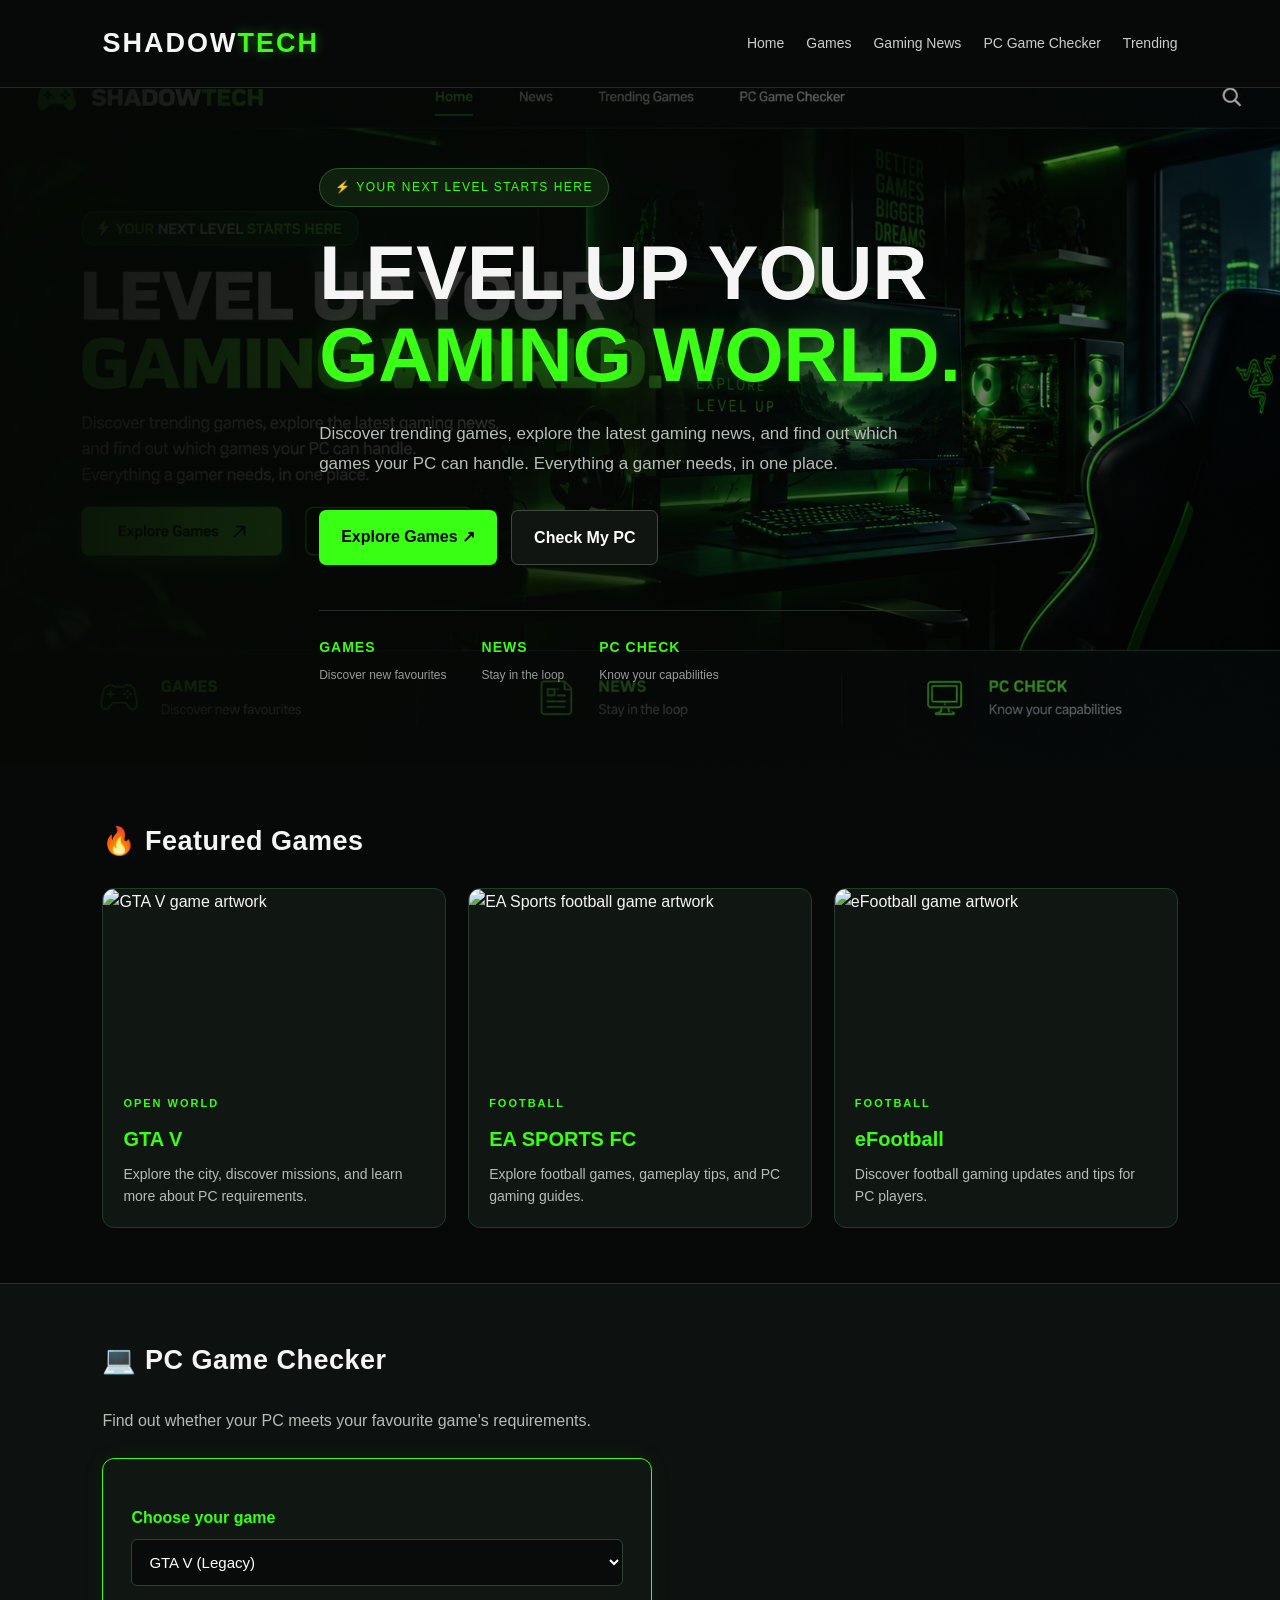
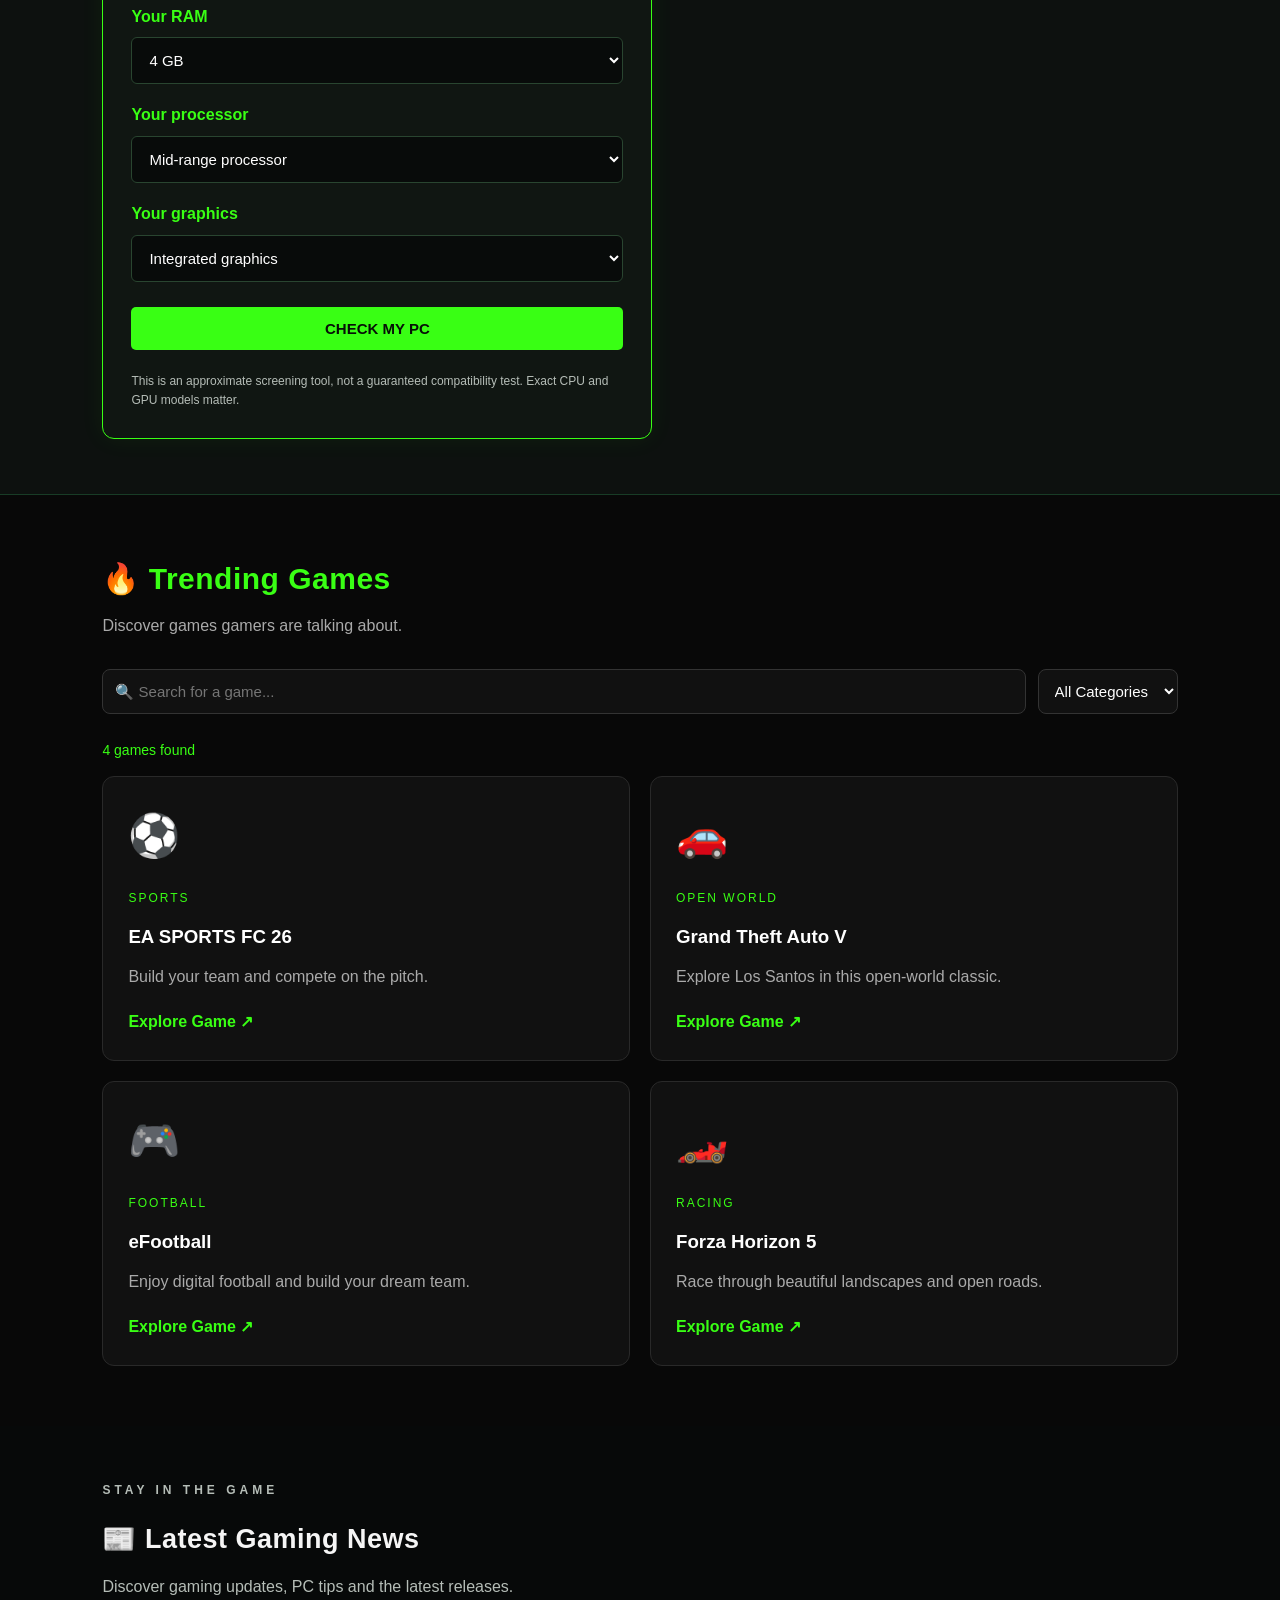
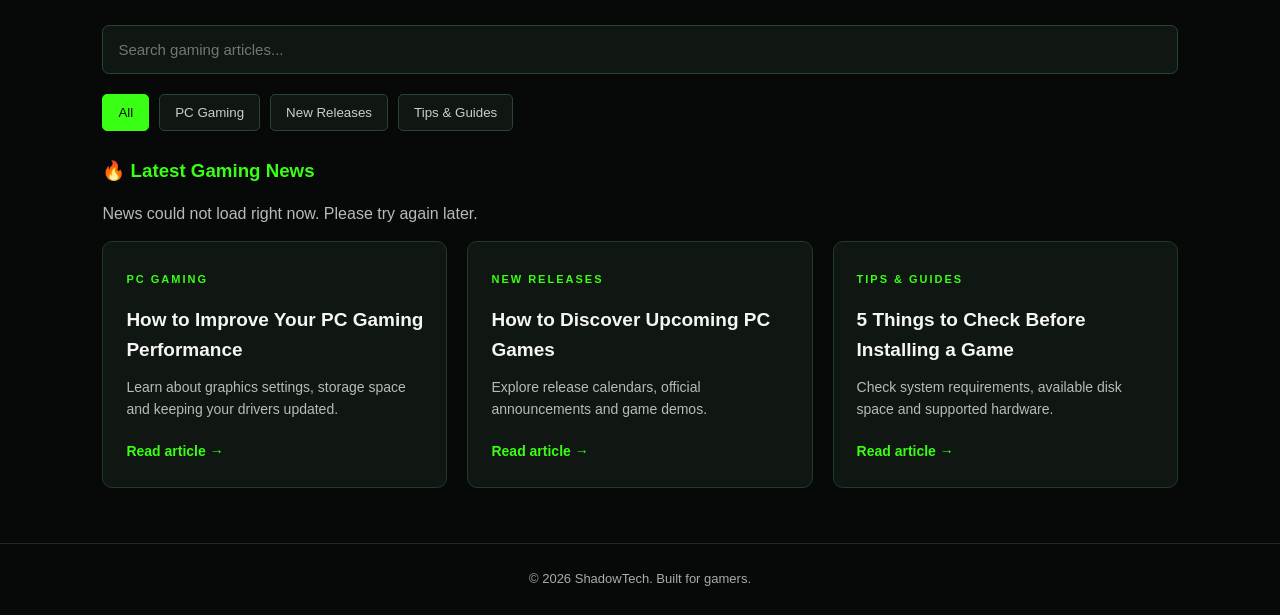
==== index.html @ 1af40824 "Add files via upload" ====
<!DOCTYPE html>
<html lang="en">
<head>
    <meta charset="UTF-8">
    <meta name="viewport" content="width=device-width, initial-scale=1.0">
    <title>ShadowTech | Gaming Hub</title>
    <link rel="stylesheet" href="style.css">
</head>
<body>

    <header>
        <h1>SHADOW<span>TECH</span></h1>

        <nav>
            <a href="#">Home</a>
            <a href="#games">Games</a>
            <a href="#news">Gaming News</a>
            <a href="#checker">PC Game Checker</a>
            <a href="#trending">Trending</a>
        </nav>
    </header>

    <main>
      
<section id="home" class="hero">
    <div class="hero-content">
        <span class="hero-badge">
            ⚡ YOUR NEXT LEVEL STARTS HERE
        </span>

        <h1>
            LEVEL UP YOUR<br>
            <span>GAMING WORLD.</span>
        </h1>

        <p>
            Discover trending games, explore the latest gaming news,
            and find out which games your PC can handle.
            Everything a gamer needs, in one place.
        </p>

        <div class="hero-buttons">
            <a href="#trending" class="hero-btn primary-btn">
                Explore Games ↗
            </a>

            <a href="#checker" class="hero-btn secondary-btn">
                Check My PC
            </a>
        </div>

        <div class="hero-stats">
            <div>
                <strong>GAMES</strong>
                <span>Discover new favourites</span>
            </div>

            <div>
                <strong>NEWS</strong>
                <span>Stay in the loop</span>
            </div>

            <div>
                <strong>PC CHECK</strong>
                <span>Know your capabilities</span>
            </div>
        </div>
    </div>
</section>


        <section id="games" class="content">
            <h2>🔥 Featured Games</h2>

            
<div class="game-grid">

    <article class="game-card">
        <img
            src="https://placehold.co/600x350/101612/39ff14?text=GTA+V"
            alt="GTA V game artwork"
        >
        <div class="game-info">
            <span class="game-tag">OPEN WORLD</span>
            <h3>GTA V</h3>
            <p>Explore the city, discover missions, and learn more about PC requirements.</p>
        </div>
    </article>

    <article class="game-card">
        <img
            src="https://placehold.co/600x350/101612/39ff14?text=EA+SPORTS+FC"
            alt="EA Sports football game artwork"
        >
        <div class="game-info">
            <span class="game-tag">FOOTBALL</span>
            <h3>EA SPORTS FC</h3>
            <p>Explore football games, gameplay tips, and PC gaming guides.</p>
        </div>
    </article>

    <article class="game-card">
        <img
            src="https://placehold.co/600x350/101612/39ff14?text=eFootball"
            alt="eFootball game artwork"
        >
        <div class="game-info">
            <span class="game-tag">FOOTBALL</span>
            <h3>eFootball</h3>
            <p>Discover football gaming updates and tips for PC players.</p>
        </div>
    </article>

</div>

        </section>

       
<section id="checker" class="content checker">
    <h2>💻 PC Game Checker</h2>
    <p class="checker-intro">
        Find out whether your PC meets your favourite game's requirements.
    </p>

    <div class="checker-box">
        <label for="game">Choose your game</label>
        <select id="game">
            <option value="gta5">GTA V (Legacy)</option>
            <option value="fifa23">EA SPORTS FIFA 23</option>
            <option value="efootball">eFootball</option>
        </select>

        <label for="ram">Your RAM</label>
        <select id="ram">
            <option value="4">4 GB</option>
            <option value="8">8 GB</option>
            <option value="16">16 GB</option>
            <option value="32">32 GB</option>
        </select>

        <label for="cpu">Your processor</label>
        <select id="cpu">
            <option value="basic">Basic / older processor</option>
            <option value="mid" selected>Mid-range processor</option>
            <option value="strong">Powerful processor</option>
        </select>

        <label for="gpu">Your graphics</label>
        <select id="gpu">
            <option value="integrated">Integrated graphics</option>
            <option value="entry">Entry-level dedicated GPU</option>
            <option value="gaming">Gaming dedicated GPU</option>
        </select>

        <button type="button" class="button" onclick="checkGame()">
            CHECK MY PC
        </button>

        <div id="result" aria-live="polite"></div>

        <p class="checker-note">
            This is an approximate screening tool, not a guaranteed compatibility test.
            Exact CPU and GPU models matter.
        </p>
    </div>
</section>

     
<section id="trending" class="trending-section">
    <h2>🔥 Trending Games</h2>
    <p class="section-intro">
        Discover games gamers are talking about.
    </p>
<div class="trending-controls">
    <input
        type="text"
        id="gameSearch"
        placeholder="🔍 Search for a game..."
    >

    <select id="gameCategory">
        <option value="all">All Categories</option>
        <option value="sports">Sports</option>
        <option value="open-world">Open World</option>
        <option value="racing">Racing</option>
    </select>
</div>
<p id="gameCount">4 games found</p>
    <div class="trending-grid">

        <div class="trending-card" data-category="sports">
            <div class="trending-icon">⚽</div>
            <span class="trend-label">SPORTS</span>
            <h3>EA SPORTS FC 26</h3>
            <p>Build your team and compete on the pitch.</p>
            <a href="https://www.ea.com/games/ea-sports-fc"
               target="_blank" rel="noopener noreferrer">
                Explore Game ↗
            </a>
        </div>

        <div class="trending-card" data-category="open-world">
            <div class="trending-icon">🚗</div>
            <span class="trend-label">OPEN WORLD</span>
            <h3>Grand Theft Auto V</h3>
            <p>Explore Los Santos in this open-world classic.</p>
            <a href="https://www.rockstargames.com/gta-v"
               target="_blank" rel="noopener noreferrer">
                Explore Game ↗
            </a>
        </div>

        <div class="trending-card" data-category="sports">
            <div class="trending-icon">🎮</div>
            <span class="trend-label">FOOTBALL</span>
            <h3>eFootball</h3>
            <p>Enjoy digital football and build your dream team.</p>
            <a href="https://www.konami.com/efootball/"
               target="_blank" rel="noopener noreferrer">
                Explore Game ↗
            </a>
        </div>

        <div class="trending-card" data-category="racing">
            <div class="trending-icon">🏎️</div>
            <span class="trend-label">RACING</span>
            <h3>Forza Horizon 5</h3>
            <p>Race through beautiful landscapes and open roads.</p>
            <a href="https://forza.net/"
               target="_blank" rel="noopener noreferrer">
                Explore Game ↗
            </a>
        </div>

    </div>
</section>
   
<section id="news" class="content news-section">
    <p class="tagline">STAY IN THE GAME</p>
    <h2>📰 Latest Gaming News</h2>
    <p class="news-intro">
        Discover gaming updates, PC tips and the latest releases.
    </p>

    <input
        type="search"
        id="newsSearch"
        class="news-search"
        placeholder="Search gaming articles..."
        aria-label="Search gaming articles"
    >

    <div class="news-filters">
        <button class="news-filter active" data-category="all">All</button>
        <button class="news-filter" data-category="pc">PC Gaming</button>
        <button class="news-filter" data-category="releases">New Releases</button>
        <button class="news-filter" data-category="tips">Tips & Guides</button>
    </div>
<h3 class="live-news-title">🔥 Latest Gaming News</h3>

<p id="liveNewsStatus">Loading the latest gaming news...</p>

<div id="liveNewsGrid" class="news-grid"></div>
    <div class="news-grid" id="newsGrid">
        <article class="news-card" data-category="pc">
            <span class="game-tag">PC GAMING</span>
            <h3>How to Improve Your PC Gaming Performance</h3>
            <p>Learn about graphics settings, storage space and keeping your drivers updated.</p>
            <button class="read-more" data-article="performance">Read article →</button>
        </article>

        <article class="news-card" data-category="releases">
            <span class="game-tag">NEW RELEASES</span>
            <h3>How to Discover Upcoming PC Games</h3>
            <p>Explore release calendars, official announcements and game demos.</p>
            <button class="read-more" data-article="releases">Read article →</button>
        </article>

        <article class="news-card" data-category="tips">
            <span class="game-tag">TIPS & GUIDES</span>
            <h3>5 Things to Check Before Installing a Game</h3>
            <p>Check system requirements, available disk space and supported hardware.</p>
            <button class="read-more" data-article="install">Read article →</button>
        </article>
    </div>

    <p id="newsEmpty" hidden>No articles found. Try another search.</p>

    <div id="articleReader" class="article-reader" hidden>
        <button id="closeArticle" class="news-filter">← Back to news</button>
        <h3 id="articleTitle"></h3>
        <div id="articleBody"></div>
    </div>
</section>

    </main>

    <footer>
        <p>© 2026 ShadowTech. Built for gamers.</p>
    </footer>

    <script src="script.js"></script>
</body>
</html>
---- style.css ----
/* SHADOWTECH - NEON GAMING DESIGN */

* {
    margin: 0;
    padding: 0;
    box-sizing: border-box;
    scroll-behavior: smooth;
}

body {
    background: #080b0a;
    color: #f5f5f5;
    font-family: Arial, sans-serif;
    line-height: 1.6;
}

header {
    display: flex;
    justify-content: space-between;
    align-items: center;
    padding: 22px 8%;
    background: #0d110f;
    border-bottom: 1px solid #183c26;
    flex-wrap: wrap;
    gap: 18px;
}

header h1 {
    font-size: 27px;
    letter-spacing: 2px;
}

header h1 span,
.hero h2 span {
    color: #39ff14;
    text-shadow: 0 0 12px #39ff1460;
}

nav {
    display: flex;
    gap: 22px;
    flex-wrap: wrap;
}

nav a {
    color: #ccc;
    text-decoration: none;
    font-size: 14px;
    transition: 0.3s;
}

nav a:hover {
    color: #39ff14;
}

.hero {
    min-height: 440px;
    padding: 100px 8%;
    display: flex;
    flex-direction: column;
    align-items: flex-start;
    justify-content: center;
    background:
        radial-gradient(ellipse at 80% 40%, #12371d 0%, transparent 45%),
        linear-gradient(120deg, #080b0a, #101b13);
}

.tagline {
    color: #39ff14;
    letter-spacing: 4px;
    font-size: 12px;
    font-weight: bold;
    margin-bottom: 18px;
}

.hero h2 {
    font-size: clamp(32px, 5vw, 58px);
    line-height: 1.15;
    margin-bottom: 20px;
}

.hero > p:not(.tagline) {
    color: #b5bdb7;
    max-width: 550px;
    margin-bottom: 28px;
}

.button {
    display: inline-block;
    background: #39ff14;
    color: #071007;
    text-decoration: none;
    font-weight: bold;
    padding: 13px 25px;
    border-radius: 5px;
    transition: 0.3s;
}

.button:hover {
    background: #fff;
    box-shadow: 0 0 25px #39ff1480;
    transform: translateY(-2px);
}

.content {
    padding: 55px 8%;
}

.content > h2 {
    font-size: 27px;
    margin-bottom: 25px;
}

.game-grid {
    display: grid;
    grid-template-columns: repeat(auto-fit, minmax(210px, 1fr));
    gap: 22px;
}

.game-card {
    background: #101612;
    border: 1px solid #203b27;
    border-radius: 10px;
    padding: 28px 22px;
    min-height: 150px;
    transition: 0.3s;
}

.game-card:hover {
    border-color: #39ff14;
    box-shadow: 0 0 18px #39ff141c;
    transform: translateY(-5px);
}

.game-card h3 {
    color: #39ff14;
    margin-bottom: 12px;
}

.game-card p,
.checker p,
#news p {
    color: #b5bdb7;
}

.checker {
    background: #0d110f;
    border-top: 1px solid #183c26;
    border-bottom: 1px solid #183c26;
}

footer {
    text-align: center;
    padding: 25px;
    color: #8c968e;
    font-size: 13px;
}

@media (max-width: 650px) {
    header {
        padding: 20px 5%;
    }

    nav {
        gap: 14px;
    }

    .hero {
        padding: 75px 5%;
    }

    .content {
        padding: 40px 5%;
    }
}
.checker-intro {
    margin-bottom: 25px;
    color: #b5bdb7;
}

.checker-box {
    max-width: 550px;
    padding: 28px;
    background: #101612;
    border: 1px solid #39ff14;
    border-radius: 12px;
    box-shadow: 0 0 25px #39ff1410;
}

.checker-box label {
    display: block;
    margin: 18px 0 8px;
    color: #39ff14;
    font-weight: bold;
}

.checker-box select {
    width: 100%;
    padding: 13px;
    border: 1px solid #294530;
    border-radius: 6px;
    background: #080b0a;
    color: white;
    font-size: 15px;
}

.checker-box .button {
    border: none;
    cursor: pointer;
    margin-top: 25px;
    width: 100%;
    font-size: 15px;
}

#result {
    margin-top: 22px;
    line-height: 1.8;
}

.checker-note {
    color: #8c968e;
    font-size: 12px;
    margin-top: 18px;
}

.game-card {
    padding: 0;
    overflow: hidden;
    background: #101612;
    border: 1px solid #203b27;
    border-radius: 12px;
    transition: 0.3s ease;
}

.game-card img {
    display: block;
    width: 100%;
    height: 180px;
    object-fit: cover;
}

.game-info {
    padding: 20px;
}

.game-tag {
    color: #39ff14;
    font-size: 11px;
    font-weight: bold;
    letter-spacing: 2px;
}

.game-info h3 {
    margin: 8px 0;
    font-size: 20px;
}

.game-info p {
    color: #b5bdb7;
    font-size: 14px;
}

.game-card:hover {
    border-color: #39ff14;
    box-shadow: 0 0 22px #39ff1425;
    transform: translateY(-5px);
}

.news-intro {
    color: #b5bdb7;
    margin: -12px 0 25px;
}

.news-search {
    width: 100%;
    padding: 15px;
    margin-bottom: 20px;
    background: #101612;
    border: 1px solid #294530;
    border-radius: 7px;
    color: white;
    font-size: 15px;
}

.news-search:focus {
    outline: 1px solid #39ff14;
    border-color: #39ff14;
}

.news-filters {
    display: flex;
    flex-wrap: wrap;
    gap: 10px;
    margin-bottom: 25px;
}

.news-filter {
    background: #101612;
    color: #ccc;
    border: 1px solid #294530;
    border-radius: 5px;
    padding: 10px 15px;
    cursor: pointer;
}

.news-filter:hover,
.news-filter.active {
    background: #39ff14;
    color: #071007;
    border-color: #39ff14;
}

.news-grid {
    display: grid;
    grid-template-columns: repeat(auto-fit, minmax(230px, 1fr));
    gap: 20px;
}

.news-card {
    background: #101612;
    border: 1px solid #203b27;
    border-radius: 10px;
    padding: 23px;
    transition: 0.3s;
}

.news-card:hover {
    transform: translateY(-4px);
    border-color: #39ff14;
    box-shadow: 0 0 20px #39ff141c;
}

.news-card h3 {
    margin: 14px 0 10px;
    font-size: 19px;
}

.news-card p {
    color: #b5bdb7;
    font-size: 14px;
    margin-bottom: 18px;
}

.read-more {
    background: none;
    border: none;
    color: #39ff14;
    cursor: pointer;
    font-size: 14px;
    font-weight: bold;
}

.article-reader {
    margin-top: 25px;
    padding: 25px;
    background: #101612;
    border: 1px solid #39ff14;
    border-radius: 10px;
}

.article-reader h3 {
    margin: 20px 0;
}

.article-reader p {
    margin: 12px 0;
    color: #c3ccc5;
}

[hidden] {
    display: none !important;
}
.live-news-title {
    color: #39ff14;
    margin: 25px 0 15px;
}

#liveNewsStatus {
    color: #aaa;
    margin-bottom: 15px;
}

.live-news-card {
    background: #111;
    border: 1px solid #252525;
    border-radius: 10px;
    padding: 20px;
    transition: 0.3s;
}

.live-news-card:hover {
    border-color: #39ff14;
    transform: translateY(-4px);
}

.live-news-card h3 {
    color: #fff;
    margin-bottom: 10px;
}

.live-news-card p {
    color: #bbb;
    line-height: 1.6;
}

.live-news-card a {
    display: inline-block;
    color: #39ff14;
    margin-top: 12px;
    text-decoration: none;
}

.trending-section {
    padding: 60px 8%;
    background: #080808;
}

.trending-section h2 {
    color: #39ff14;
    font-size: 30px;
    margin-bottom: 10px;
}

.section-intro {
    color: #aaa;
    margin-bottom: 30px;
}

.trending-grid {
    display: grid;
    grid-template-columns: repeat(2, minmax(0, 1fr));
    gap: 20px;
}

.trending-card {
    background: #111;
    border: 1px solid #292929;
    border-radius: 12px;
    padding: 25px;
    transition: 0.3s;
}

.trending-card:hover {
    border-color: #39ff14;
    transform: translateY(-5px);
    box-shadow: 0 0 18px #39ff1420;
}

.trending-icon {
    font-size: 42px;
    margin-bottom: 15px;
}

.trend-label {
    color: #39ff14;
    font-size: 12px;
    letter-spacing: 2px;
}

.trending-card h3 {
    color: white;
    margin: 12px 0;
}

.trending-card p {
    color: #aaa;
    line-height: 1.6;
    margin-bottom: 20px;
}

.trending-card a {
    color: #39ff14;
    text-decoration: none;
    font-weight: bold;
}

@media (max-width: 600px) {
    .trending-grid {
        grid-template-columns: 1fr;
    }

    .trending-section {
        padding: 40px 5%;
    }
}
.trending-controls {
    display: flex;
    gap: 12px;
    margin-bottom: 25px;
    flex-wrap: wrap;
}

.trending-controls input,
.trending-controls select {
    background: #111;
    color: white;
    border: 1px solid #333;
    border-radius: 8px;
    padding: 12px;
    font-size: 15px;
}

.trending-controls input {
    flex: 1;
    min-width: 180px;
}

.trending-controls input:focus,
.trending-controls select:focus {
    outline: none;
    border-color: #39ff14;
}
#gameCount {
    color: #39ff14;
    font-size: 14px;
    margin-bottom: 15px;
}

/* SHADOWTECH PREMIUM UPGRADE */

html {
    scroll-behavior: smooth;
    scroll-padding-top: 90px;
}

body {
    background: #070909;
    color: #f5f5f5;
    font-family: "Segoe UI", Arial, sans-serif;
}

section {
    scroll-margin-top: 80px;
}

header {
    background: rgba(8, 10, 10, 0.96);
    border-bottom: 1px solid #202820;
    backdrop-filter: blur(12px);
}

nav a {
    transition: color 0.25s ease;
}

nav a:hover {
    color: #39ff14;
}

h2 {
    letter-spacing: 0.5px;
}

.trending-card,
.live-news-card,
.game-card {
    transition:
        transform 0.25s ease,
        border-color 0.25s ease,
        box-shadow 0.25s ease;
}

.trending-card:hover,
.live-news-card:hover,
.game-card:hover {
    transform: translateY(-5px);
    border-color: #39ff14;
    box-shadow: 0 8px 30px rgba(57, 255, 20, 0.08);
}

button {
    cursor: pointer;
    transition: 0.2s ease;
}

button:hover {
    filter: brightness(1.15);
}

input:focus,
select:focus,
textarea:focus {
    outline: 1px solid #39ff14;
    border-color: #39ff14;
}

a:focus-visible,
button:focus-visible {
    outline: 2px solid #39ff14;
    outline-offset: 4px;
}

footer {
    border-top: 1px solid #202820;
    color: #aaa;
    padding: 25px 15px;
    text-align: center;
}

::selection {
    background: #39ff14;
    color: #050505;
}

/* PREMIUM SHADOWTECH HERO */

.hero {
    min-height: 75vh;
    display: flex;
    align-items: center;
    padding: 80px 8%;
    position: relative;
    overflow: hidden;
    background:
    linear-gradient(
        90deg,
        rgba(5, 8, 5, 0.96) 0%,
        rgba(5, 8, 5, 0.78) 48%,
        rgba(5, 8, 5, 0.30) 100%
    ),
    url("gaming-bg.png") center center / cover no-repeat;
}

.hero-content {
    max-width: 850px;
    position: relative;
    z-index: 1;
}

.hero-badge {
    display: inline-block;
    color: #39ff14;
    border: 1px solid #285c24;
    background: #10200e;
    border-radius: 30px;
    padding: 9px 15px;
    font-size: 12px;
    letter-spacing: 1.5px;
    margin-bottom: 25px;
}

.hero h1 {
    font-size: clamp(38px, 6vw, 76px);
    line-height: 1.08;
    font-weight: 900;
    margin-bottom: 22px;
}

.hero h1 span {
    color: #39ff14;
    text-shadow: 0 0 25px rgba(57, 255, 20, 0.22);
}

.hero-content > p {
    color: #b7bdb7;
    font-size: 17px;
    line-height: 1.8;
    max-width: 620px;
    margin-bottom: 30px;
}

.hero-buttons {
    display: flex;
    flex-wrap: wrap;
    gap: 14px;
    margin-bottom: 45px;
}

.hero-btn {
    display: inline-block;
    padding: 14px 22px;
    border-radius: 7px;
    text-decoration: none;
    font-weight: 700;
    transition: 0.25s ease;
}

.primary-btn {
    background: #39ff14;
    color: #050505;
}

.secondary-btn {
    color: white;
    border: 1px solid #414841;
    background: #111511;
}

.hero-btn:hover {
    transform: translateY(-3px);
}

.secondary-btn:hover {
    border-color: #39ff14;
    color: #39ff14;
}

.hero-stats {
    display: flex;
    flex-wrap: wrap;
    gap: 35px;
    padding-top: 25px;
    border-top: 1px solid #252b25;
}

.hero-stats div {
    display: flex;
    flex-direction: column;
    gap: 7px;
}

.hero-stats strong {
    color: #39ff14;
    font-size: 14px;
    letter-spacing: 1px;
}

.hero-stats span {
    color: #999;
    font-size: 12px;
}

@media (max-width: 600px) {
    .hero {
        min-height: auto;
        padding: 65px 6%;
    }

    .hero-buttons {
        flex-direction: column;
        align-items: stretch;
    }

    .hero-btn {
        text-align: center;
    }

    .hero-stats {
        gap: 20px;
    }
}
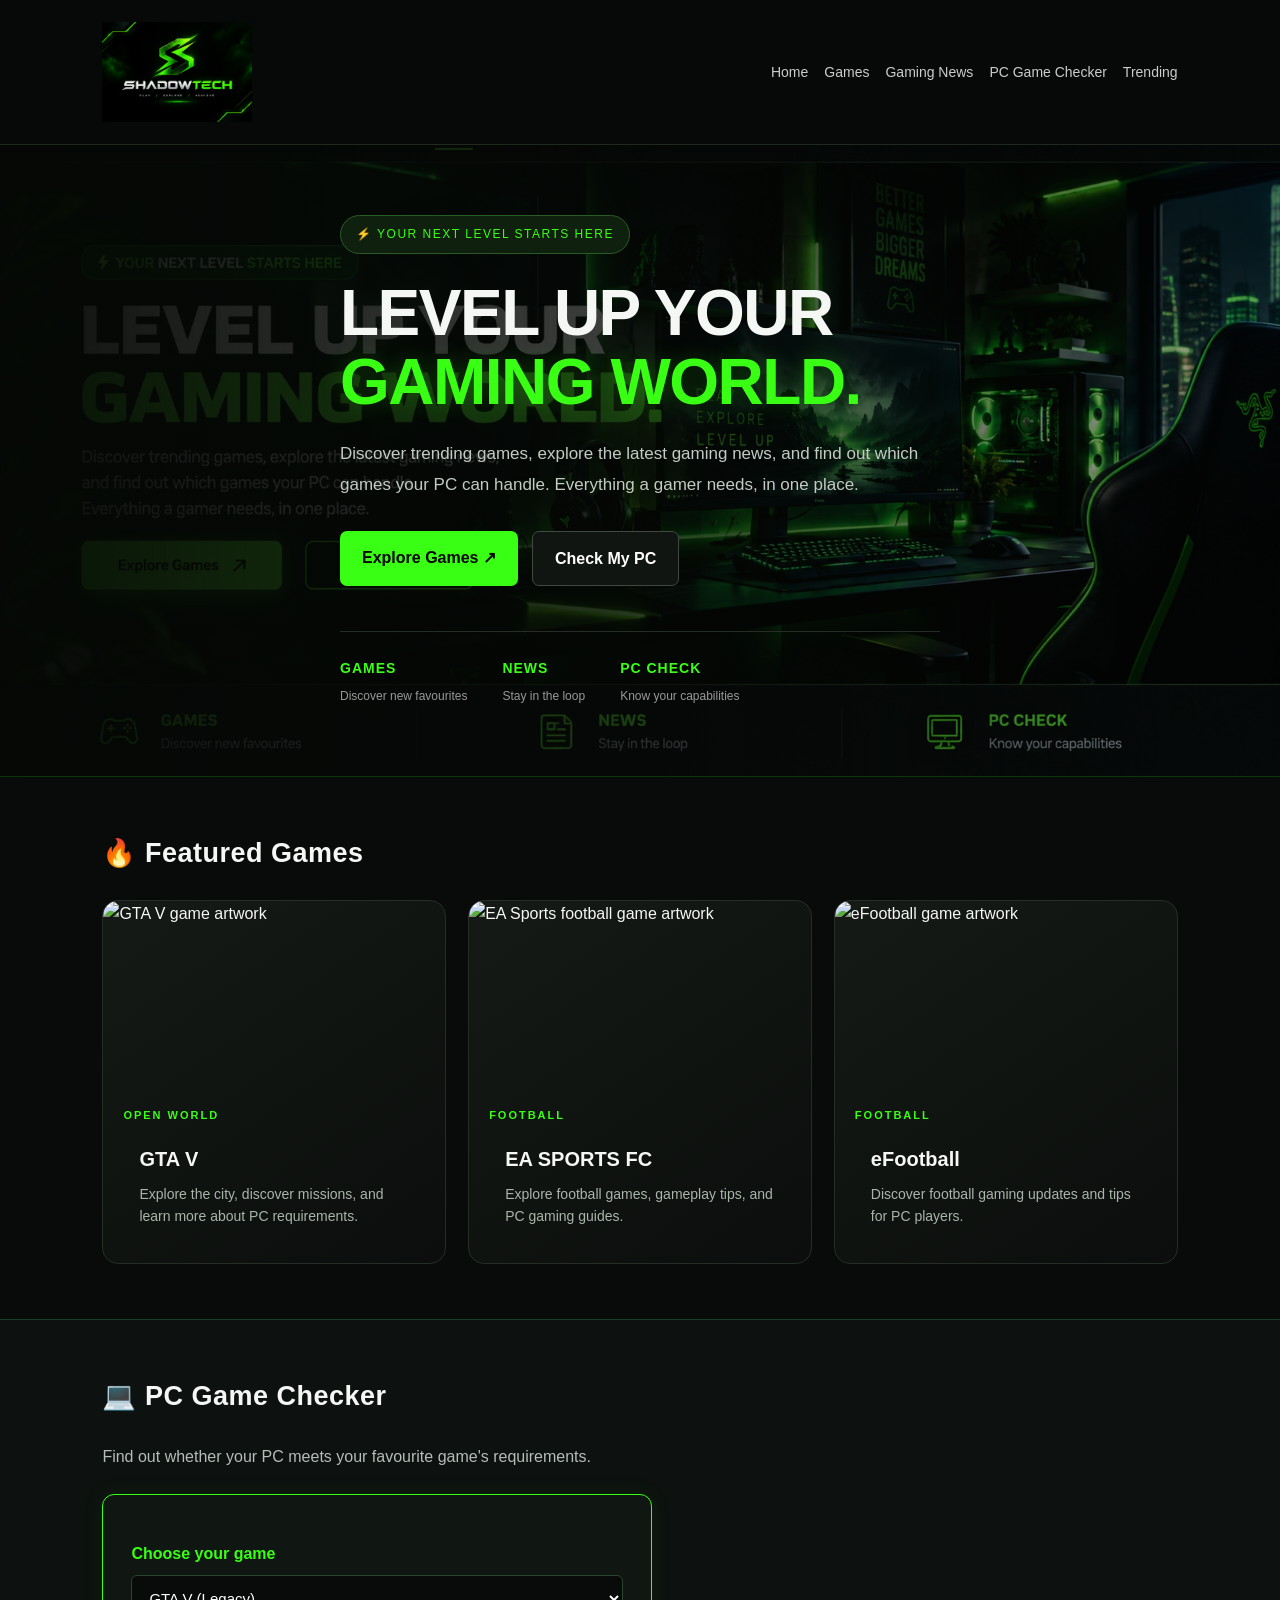
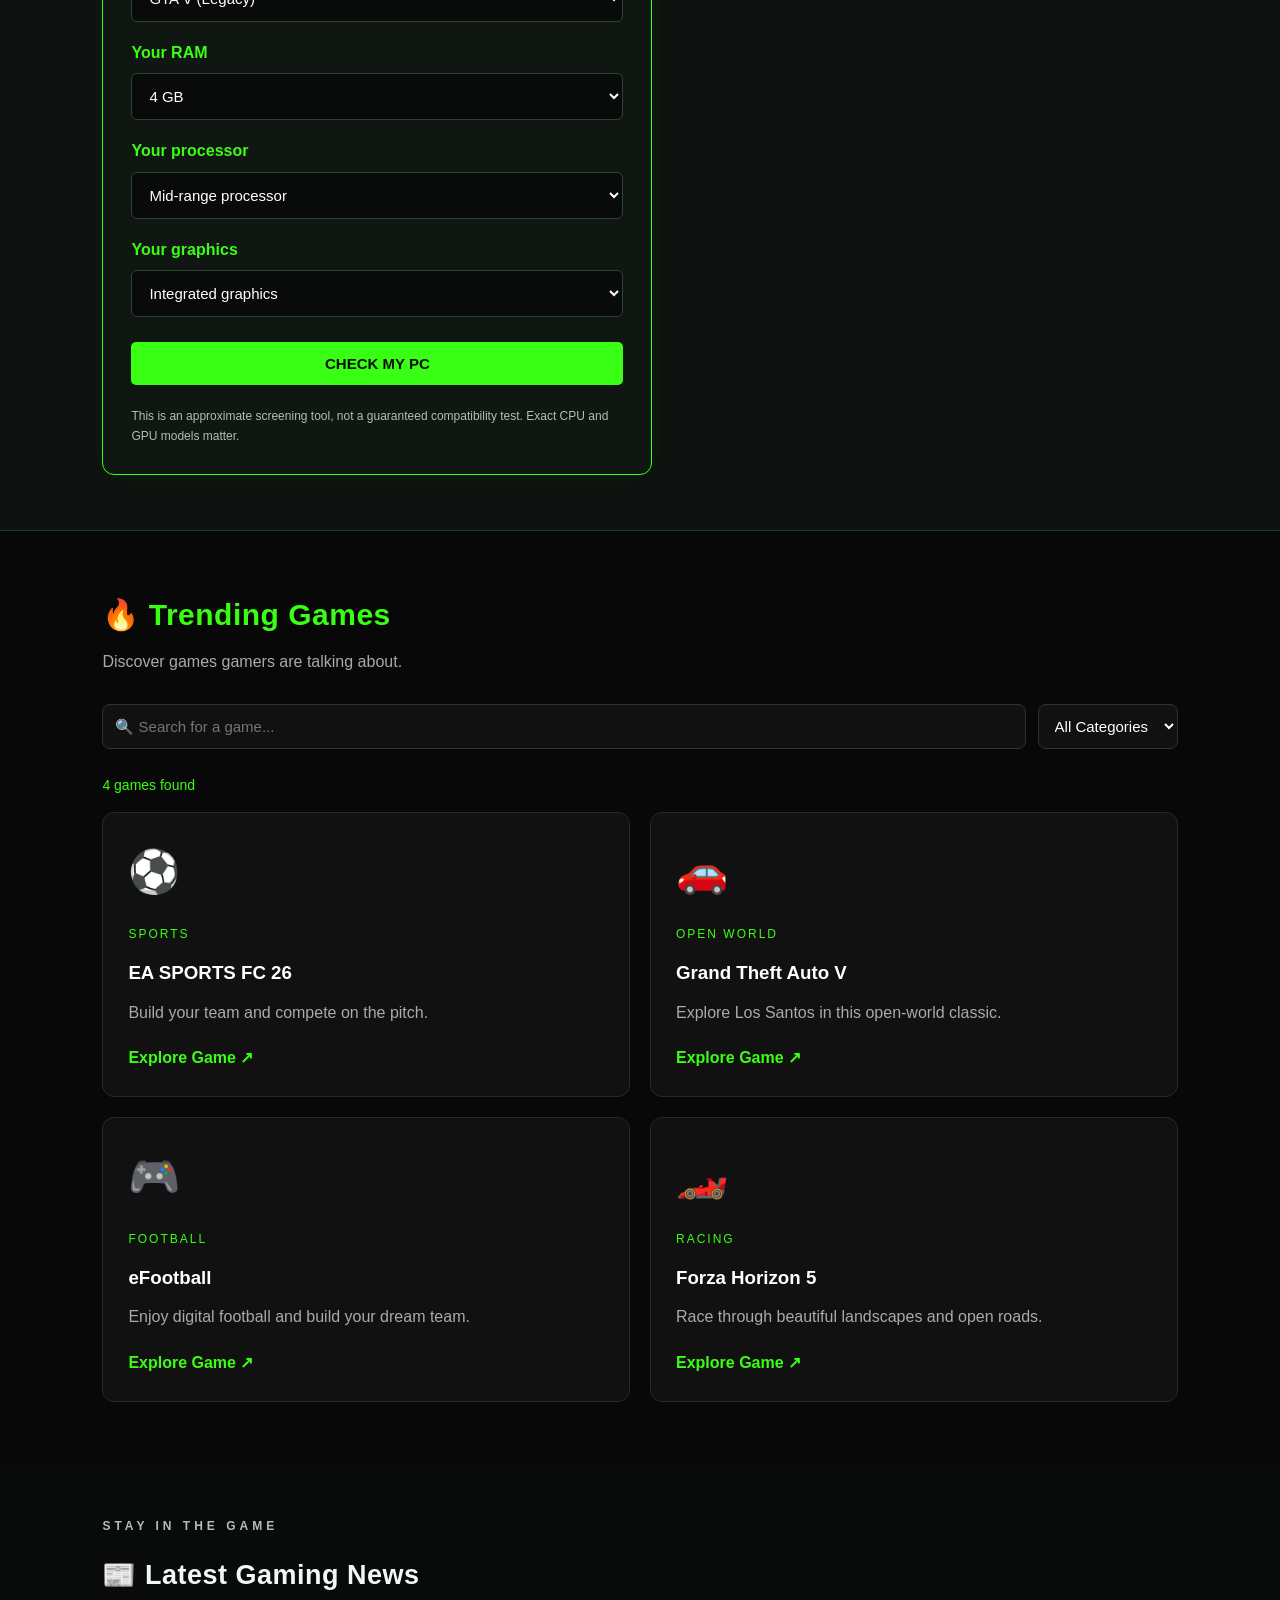
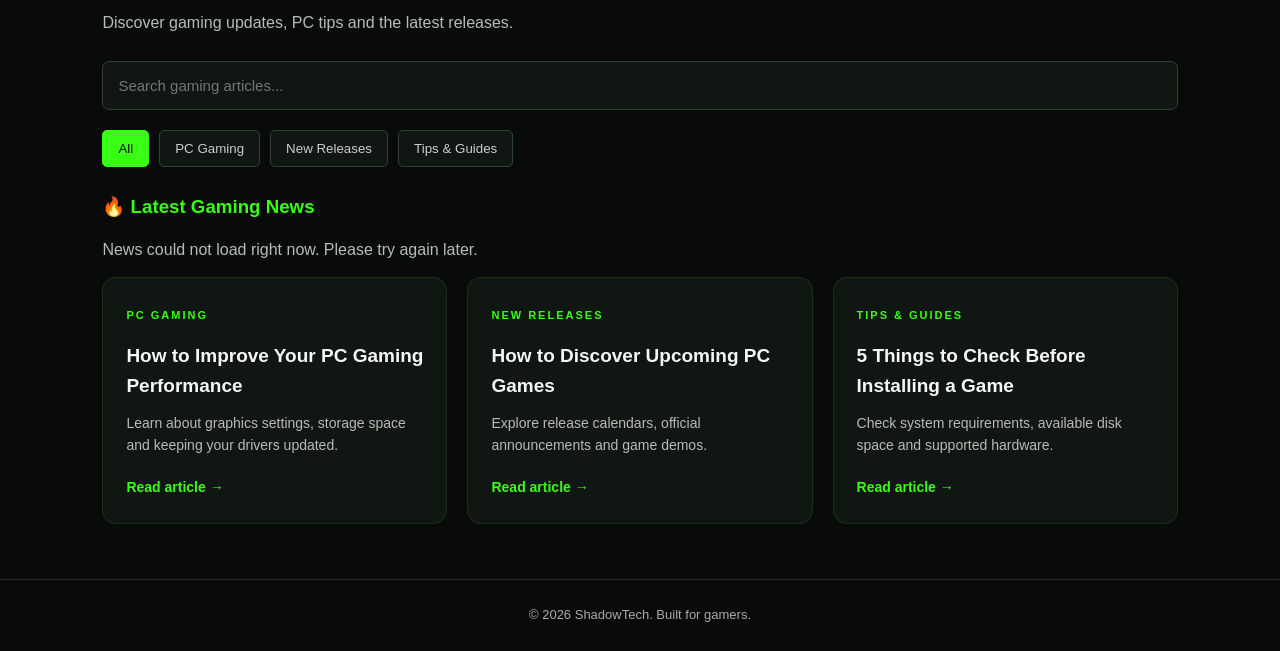
==== commit 368ba0e9: "Add files via upload" ====
--- a/index.html
+++ b/index.html
@@ -9,7 +9,11 @@
 <body>
 
     <header>
-        <h1>SHADOW<span>TECH</span></h1>
+       
+<a href="index.html" class="brand-logo">
+    <img src="shadowtech-logo.png" alt="ShadowTech logo">
+</a>
+
 
         <nav>
             <a href="#">Home</a>
--- a/style.css
+++ b/style.css
@@ -740,3 +740,262 @@
         gap: 20px;
     }
 }
+
+/* SHADOWTECH PREMIUM UPGRADE */
+
+html {
+    scroll-behavior: smooth;
+}
+
+body {
+    background-color: #080b09;
+    color: #f5f7f5;
+}
+
+section {
+    scroll-margin-top: 90px;
+}
+
+button,
+.btn,
+a {
+    transition: all 0.25s ease;
+}
+
+button:hover,
+.btn:hover {
+    transform: translateY(-3px);
+    box-shadow: 0 0 18px rgba(57, 255, 20, 0.25);
+}
+
+.game-card,
+.news-card,
+.card {
+    border: 1px solid rgba(57, 255, 20, 0.12);
+    border-radius: 14px;
+    overflow: hidden;
+    transition: transform 0.3s ease,
+                border-color 0.3s ease,
+                box-shadow 0.3s ease;
+}
+
+.game-card:hover,
+.news-card:hover,
+.card:hover {
+    transform: translateY(-6px);
+    border-color: #39ff14;
+    box-shadow: 0 8px 28px rgba(57, 255, 20, 0.10);
+}
+
+img {
+    max-width: 100%;
+}
+
+::selection {
+    background: #39ff14;
+    color: #080b09;
+}
+
+:focus-visible {
+    outline: 2px solid #39ff14;
+    outline-offset: 4px;
+}
+
+/* SHADOWTECH RESPONSIVE UPGRADE */
+
+* {
+    box-sizing: border-box;
+}
+
+img {
+    max-width: 100%;
+    height: auto;
+}
+
+body {
+    margin: 0;
+    overflow-x: hidden;
+}
+
+header {
+    flex-wrap: wrap;
+    gap: 15px;
+}
+
+nav {
+    display: flex;
+    flex-wrap: wrap;
+    align-items: center;
+    gap: 16px;
+}
+
+.hero {
+    width: 100%;
+    min-height: 420px;
+    padding: 70px 6%;
+    background-position: center;
+    background-size: cover;
+}
+
+@media (max-width: 768px) {
+    header {
+        padding: 16px;
+    }
+
+    nav {
+        gap: 10px;
+        justify-content: center;
+    }
+
+    nav a {
+        font-size: 14px;
+    }
+
+    .hero {
+        min-height: 350px;
+        padding: 50px 20px;
+        text-align: center;
+    }
+
+    .hero h1 {
+        font-size: clamp(28px, 7vw, 42px);
+    }
+
+    .hero p {
+        font-size: 15px;
+        line-height: 1.7;
+    }
+
+    button,
+    .btn {
+        max-width: 100%;
+    }
+
+    section {
+        padding-left: 16px;
+        padding-right: 16px;
+    }
+}
+
+@media (max-width: 420px) {
+    nav {
+        gap: 8px;
+    }
+
+    nav a {
+        font-size: 12px;
+    }
+
+    .hero {
+        min-height: 300px;
+        padding: 40px 14px;
+    }
+}
+
+/* SHADOWTECH PREMIUM HERO */
+
+.hero {
+    position: relative;
+    isolation: isolate;
+    border-bottom: 1px solid rgba(57, 255, 20, 0.18);
+}
+
+.hero h1 {
+    max-width: 850px;
+    font-size: clamp(36px, 5vw, 64px);
+    line-height: 1.08;
+    letter-spacing: -1.5px;
+    font-weight: 900;
+    text-transform: uppercase;
+}
+
+.hero h1 span {
+    color: #39ff14;
+    text-shadow: 0 0 22px rgba(57, 255, 20, 0.22);
+}
+
+.hero p {
+    max-width: 600px;
+    line-height: 1.8;
+    color: #c3cbc4;
+}
+
+.hero button,
+.hero .btn {
+    border-radius: 8px;
+    padding: 14px 24px;
+    font-weight: 700;
+    cursor: pointer;
+}
+
+.hero button:hover,
+.hero .btn:hover {
+    box-shadow: 0 0 24px rgba(57, 255, 20, 0.3);
+}
+
+/* SHADOWTECH PREMIUM GAME CARDS */
+
+.game-card {
+    background: linear-gradient(145deg, #151a16, #0b0e0c);
+    border: 1px solid #252d26;
+    border-radius: 16px;
+    overflow: hidden;
+    transition: all 0.3s ease;
+}
+
+.game-card:hover {
+    transform: translateY(-8px);
+    border-color: #39ff14;
+    box-shadow: 0 12px 30px rgba(57, 255, 20, 0.13);
+}
+
+.game-card img {
+    display: block;
+    width: 100%;
+    aspect-ratio: 16 / 9;
+    object-fit: cover;
+    transition: transform 0.4s ease;
+}
+
+.game-card:hover img {
+    transform: scale(1.04);
+}
+
+.game-card h3 {
+    color: #f5f7f5;
+    margin: 16px 16px 8px;
+}
+
+.game-card p {
+    color: #aab4ab;
+    line-height: 1.6;
+    margin: 0 16px 16px;
+}
+
+.game-card button,
+.game-card .btn {
+    margin: 0 16px 18px;
+    border-radius: 7px;
+    font-weight: 700;
+}
+
+/* SHADOWTECH HEADER LOGO */
+
+.brand-logo {
+    display: inline-flex;
+    align-items: center;
+    flex-shrink: 0;
+}
+
+.brand-logo img {
+    display: block;
+    width: 150px;
+    height: auto;
+    object-fit: contain;
+}
+
+@media (max-width: 480px) {
+    .brand-logo img {
+        width: 115px;
+    }
+}
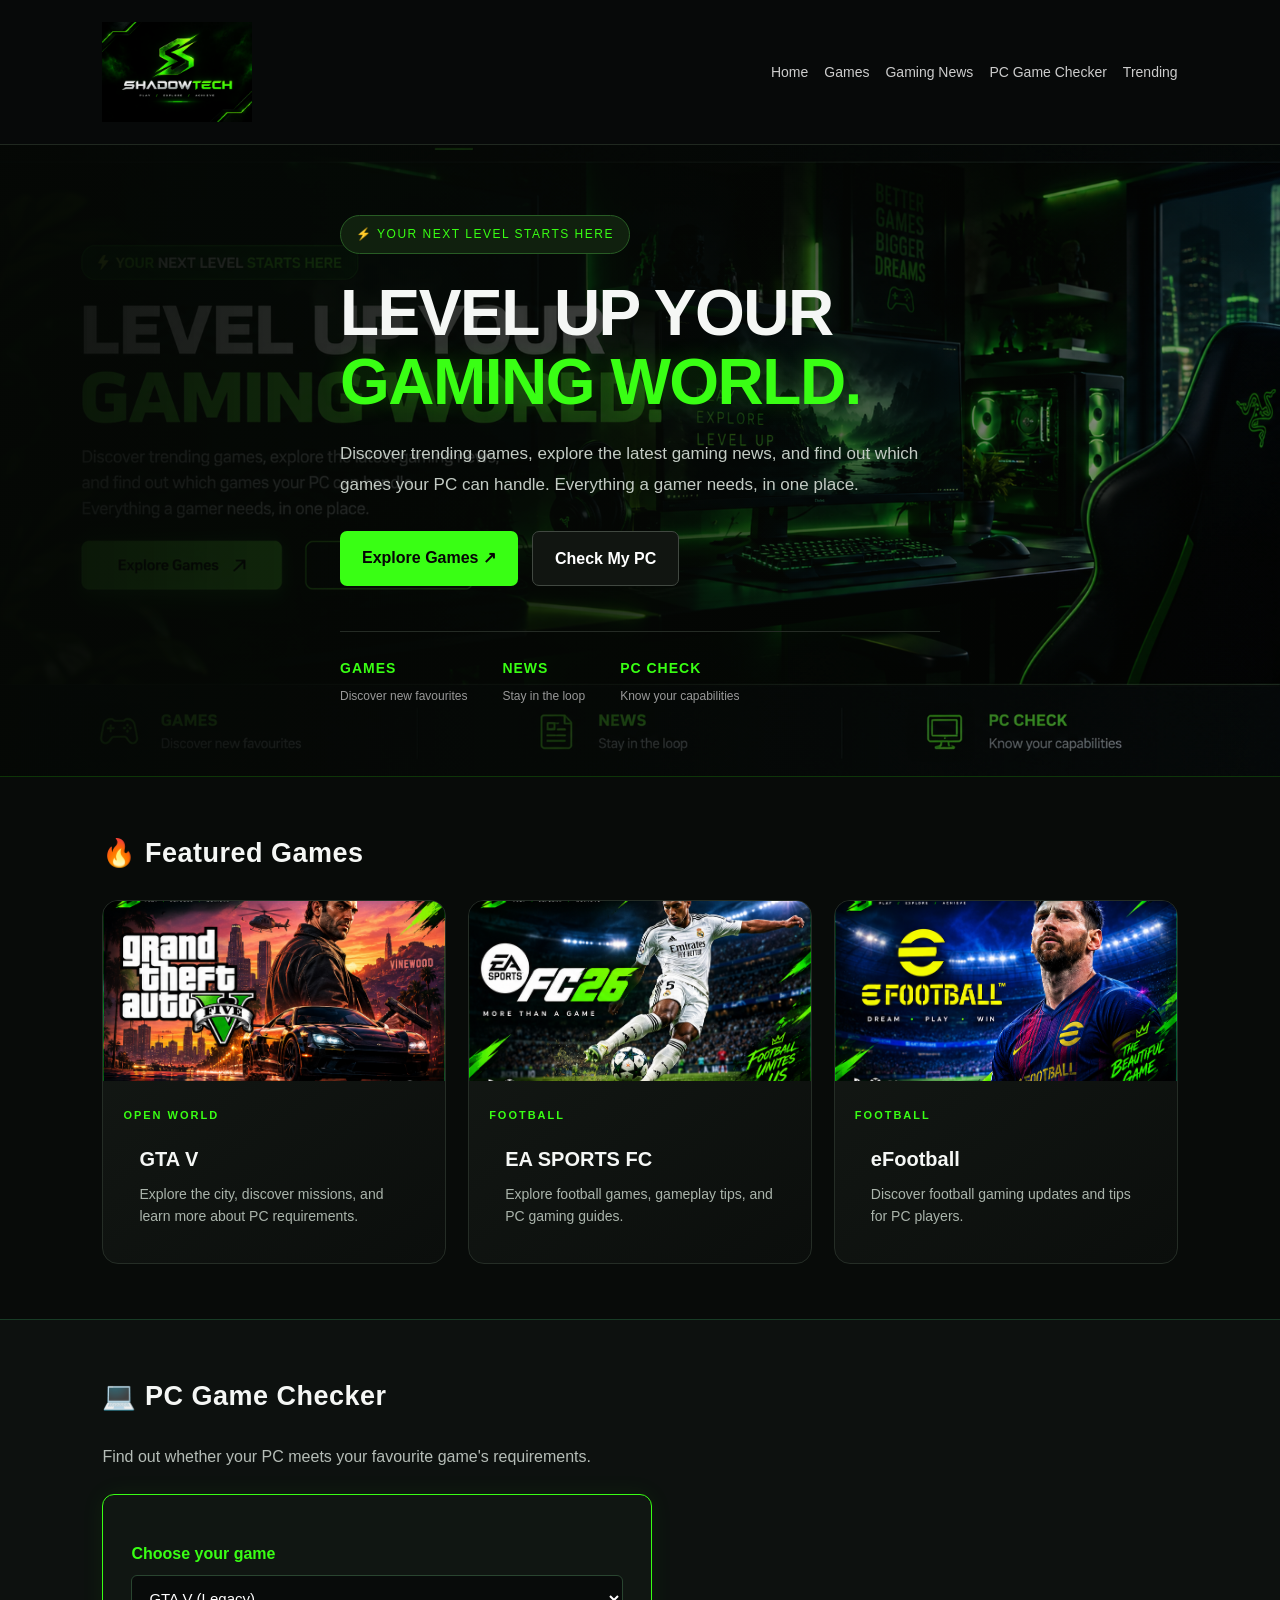
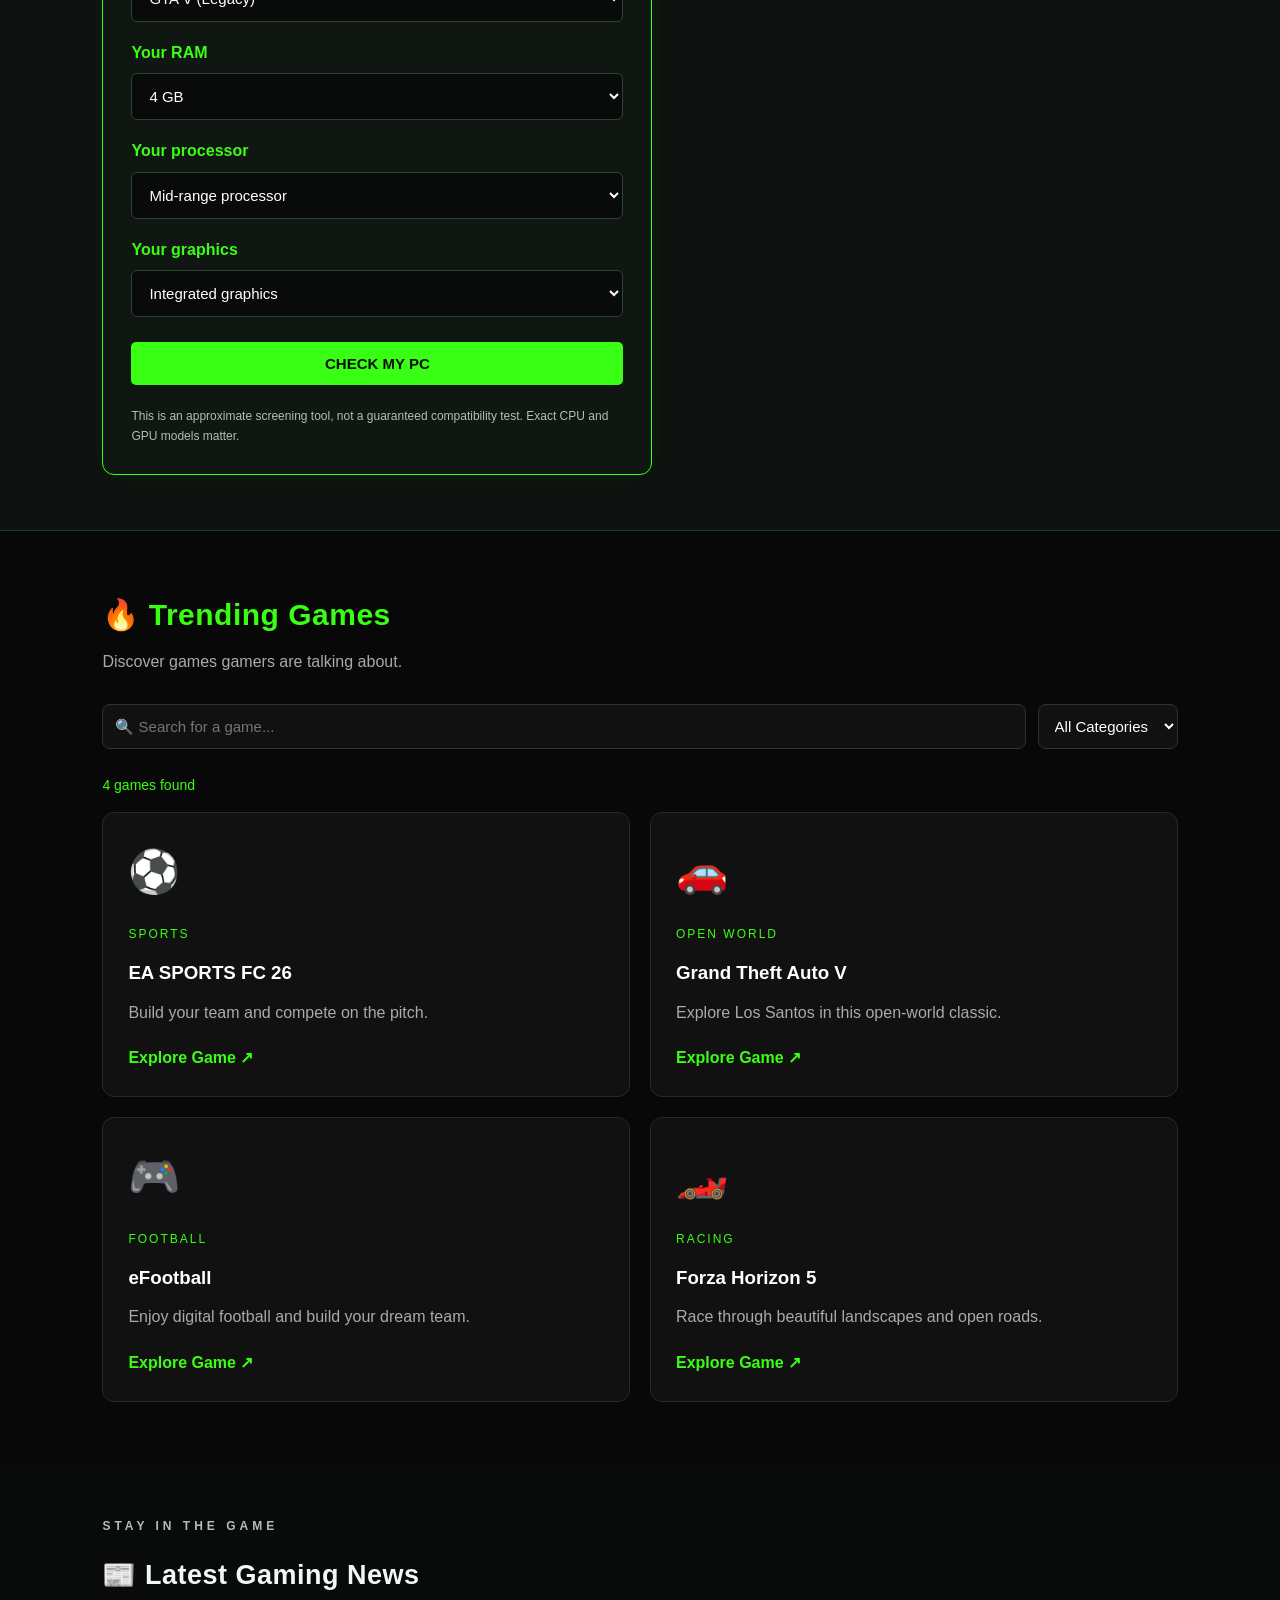
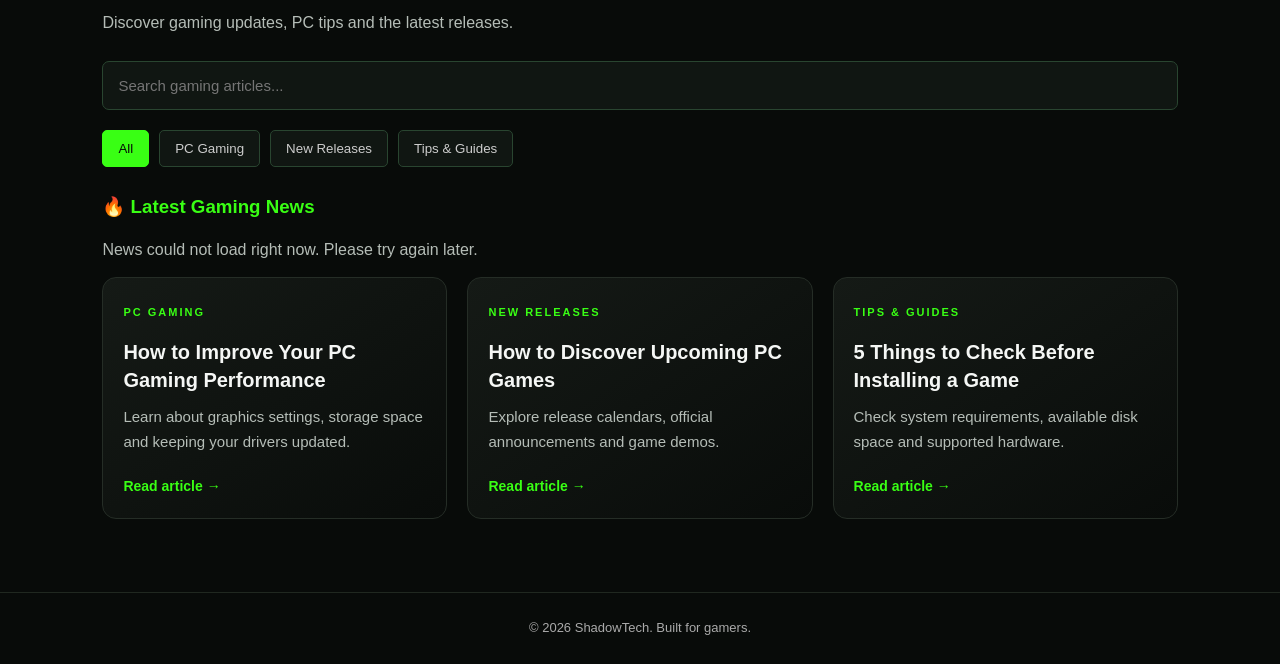
==== commit 4308d634: "Add files via upload" ====
--- a/index.html
+++ b/index.html
@@ -80,10 +80,7 @@
 <div class="game-grid">
 
     <article class="game-card">
-        <img
-            src="https://placehold.co/600x350/101612/39ff14?text=GTA+V"
-            alt="GTA V game artwork"
-        >
+        <img src="gta5-cover.png" alt="GTA V">
         <div class="game-info">
             <span class="game-tag">OPEN WORLD</span>
             <h3>GTA V</h3>
@@ -92,10 +89,7 @@
     </article>
 
     <article class="game-card">
-        <img
-            src="https://placehold.co/600x350/101612/39ff14?text=EA+SPORTS+FC"
-            alt="EA Sports football game artwork"
-        >
+        <img src="fc26-cover.png" alt="EA SPORTS FC 26">
         <div class="game-info">
             <span class="game-tag">FOOTBALL</span>
             <h3>EA SPORTS FC</h3>
@@ -104,10 +98,7 @@
     </article>
 
     <article class="game-card">
-        <img
-            src="https://placehold.co/600x350/101612/39ff14?text=eFootball"
-            alt="eFootball game artwork"
-        >
+        <img src="efootball-cover.png" alt="eFootball">
         <div class="game-info">
             <span class="game-tag">FOOTBALL</span>
             <h3>eFootball</h3>
--- a/style.css
+++ b/style.css
@@ -999,3 +999,95 @@
         width: 115px;
     }
 }
+
+/* FIX SHADOWTECH LOGO DISPLAY */
+
+.brand-logo {
+    display: inline-flex !important;
+    align-items: center;
+    visibility: visible;
+    opacity: 1;
+    flex-shrink: 0;
+}
+
+.brand-logo img {
+    display: block !important;
+    width: 150px;
+    height: auto;
+    max-width: 100%;
+    visibility: visible;
+    opacity: 1;
+    object-fit: contain;
+}
+
+/* SHADOWTECH GAMING NEWS — PREMIUM DESIGN */
+
+.news-card {
+    background: linear-gradient(145deg, #151a16, #090c0a);
+    border: 1px solid #252d26;
+    border-radius: 14px;
+    padding: 20px;
+    margin-bottom: 18px;
+    transition: transform 0.3s ease,
+                border-color 0.3s ease,
+                box-shadow 0.3s ease;
+}
+
+.news-card:hover {
+    transform: translateY(-5px);
+    border-color: #39ff14;
+    box-shadow: 0 10px 28px rgba(57, 255, 20, 0.10);
+}
+
+.news-card h3 {
+    color: #f5f7f5;
+    font-size: 20px;
+    line-height: 1.4;
+    margin-bottom: 10px;
+}
+
+.news-card p {
+    color: #aab4ab;
+    font-size: 15px;
+    line-height: 1.7;
+}
+
+.news-card a {
+    color: #39ff14;
+    font-weight: 700;
+    text-decoration: none;
+}
+
+.news-card a:hover {
+    text-decoration: underline;
+}
+
+.news-card img {
+    display: block;
+    width: 100%;
+    aspect-ratio: 16 / 9;
+    object-fit: cover;
+    border-radius: 9px;
+    margin-bottom: 15px;
+}
+
+.news-card .category {
+    display: inline-block;
+    color: #39ff14;
+    background: rgba(57, 255, 20, 0.08);
+    border: 1px solid rgba(57, 255, 20, 0.2);
+    border-radius: 20px;
+    padding: 5px 10px;
+    font-size: 12px;
+    margin-bottom: 12px;
+}
+
+@media (max-width: 600px) {
+    .news-card {
+        padding: 15px;
+    }
+
+    .news-card h3 {
+        font-size: 18px;
+    }
+}
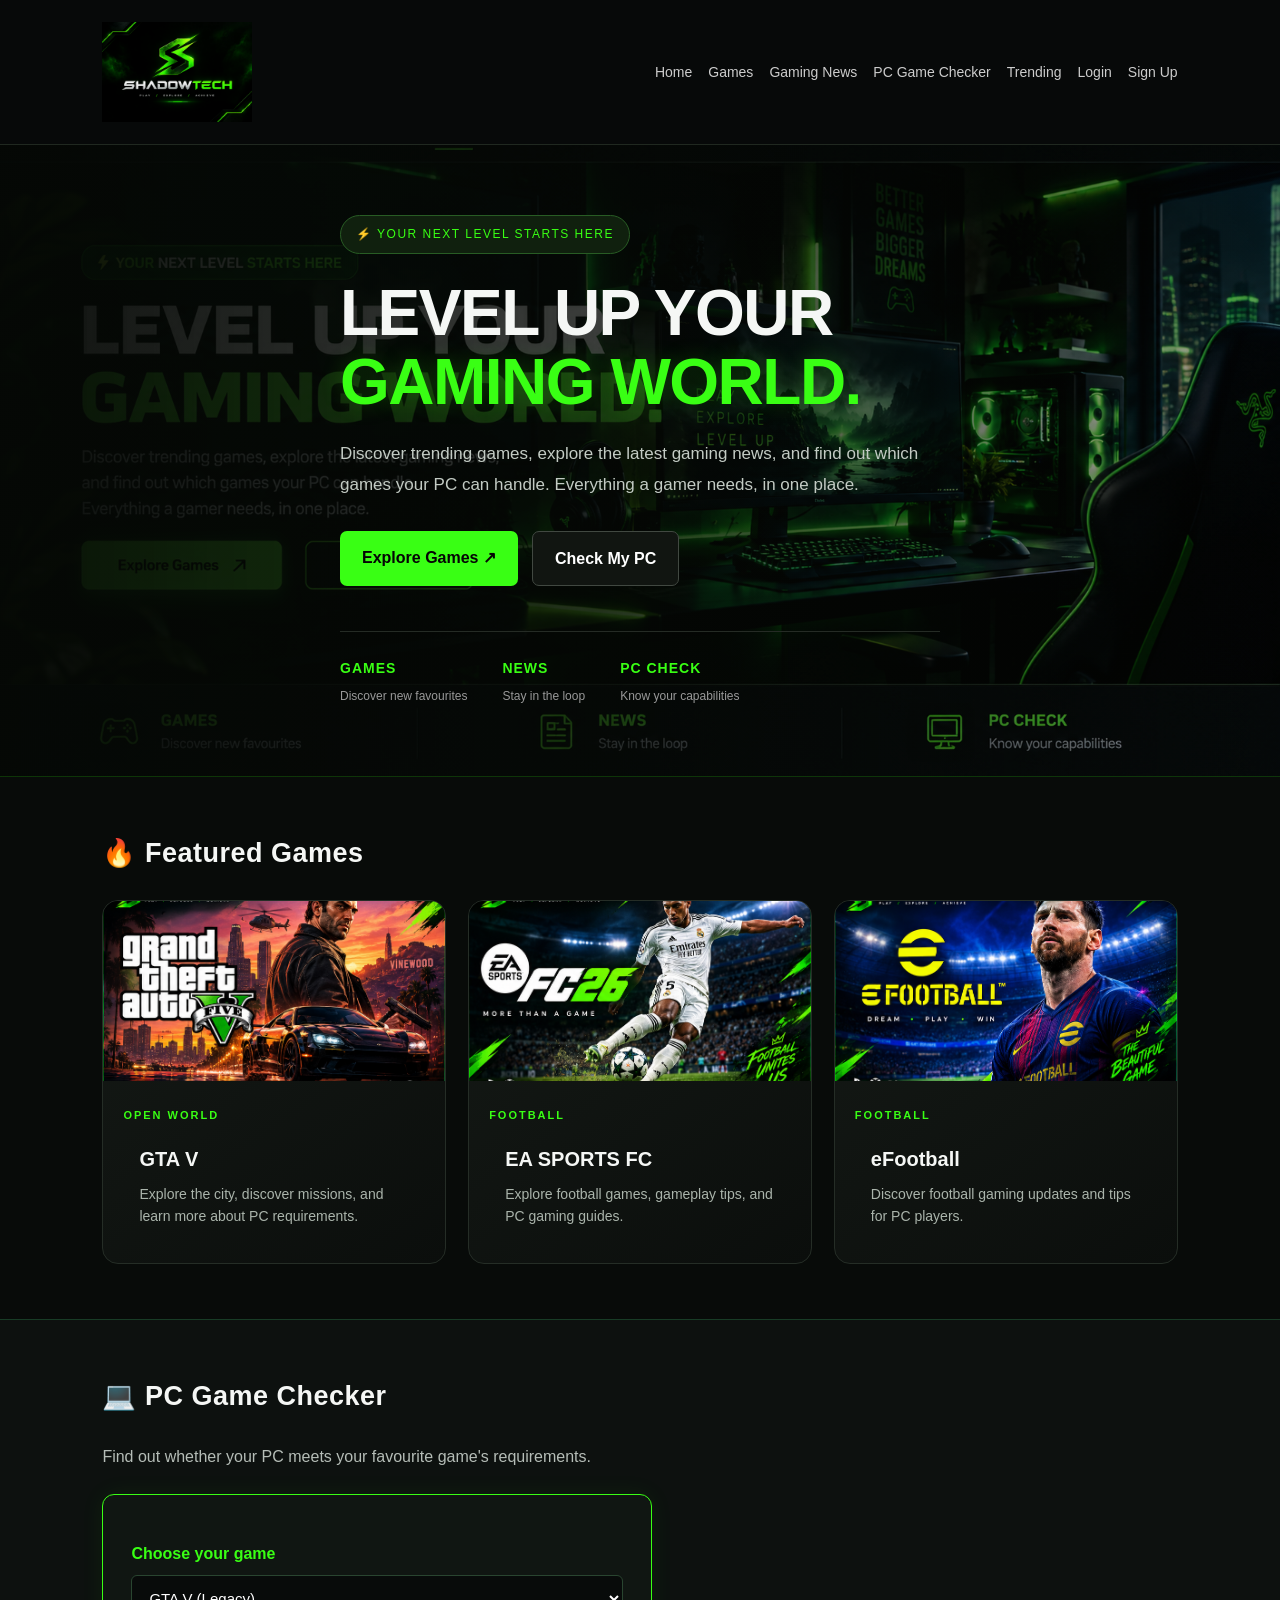
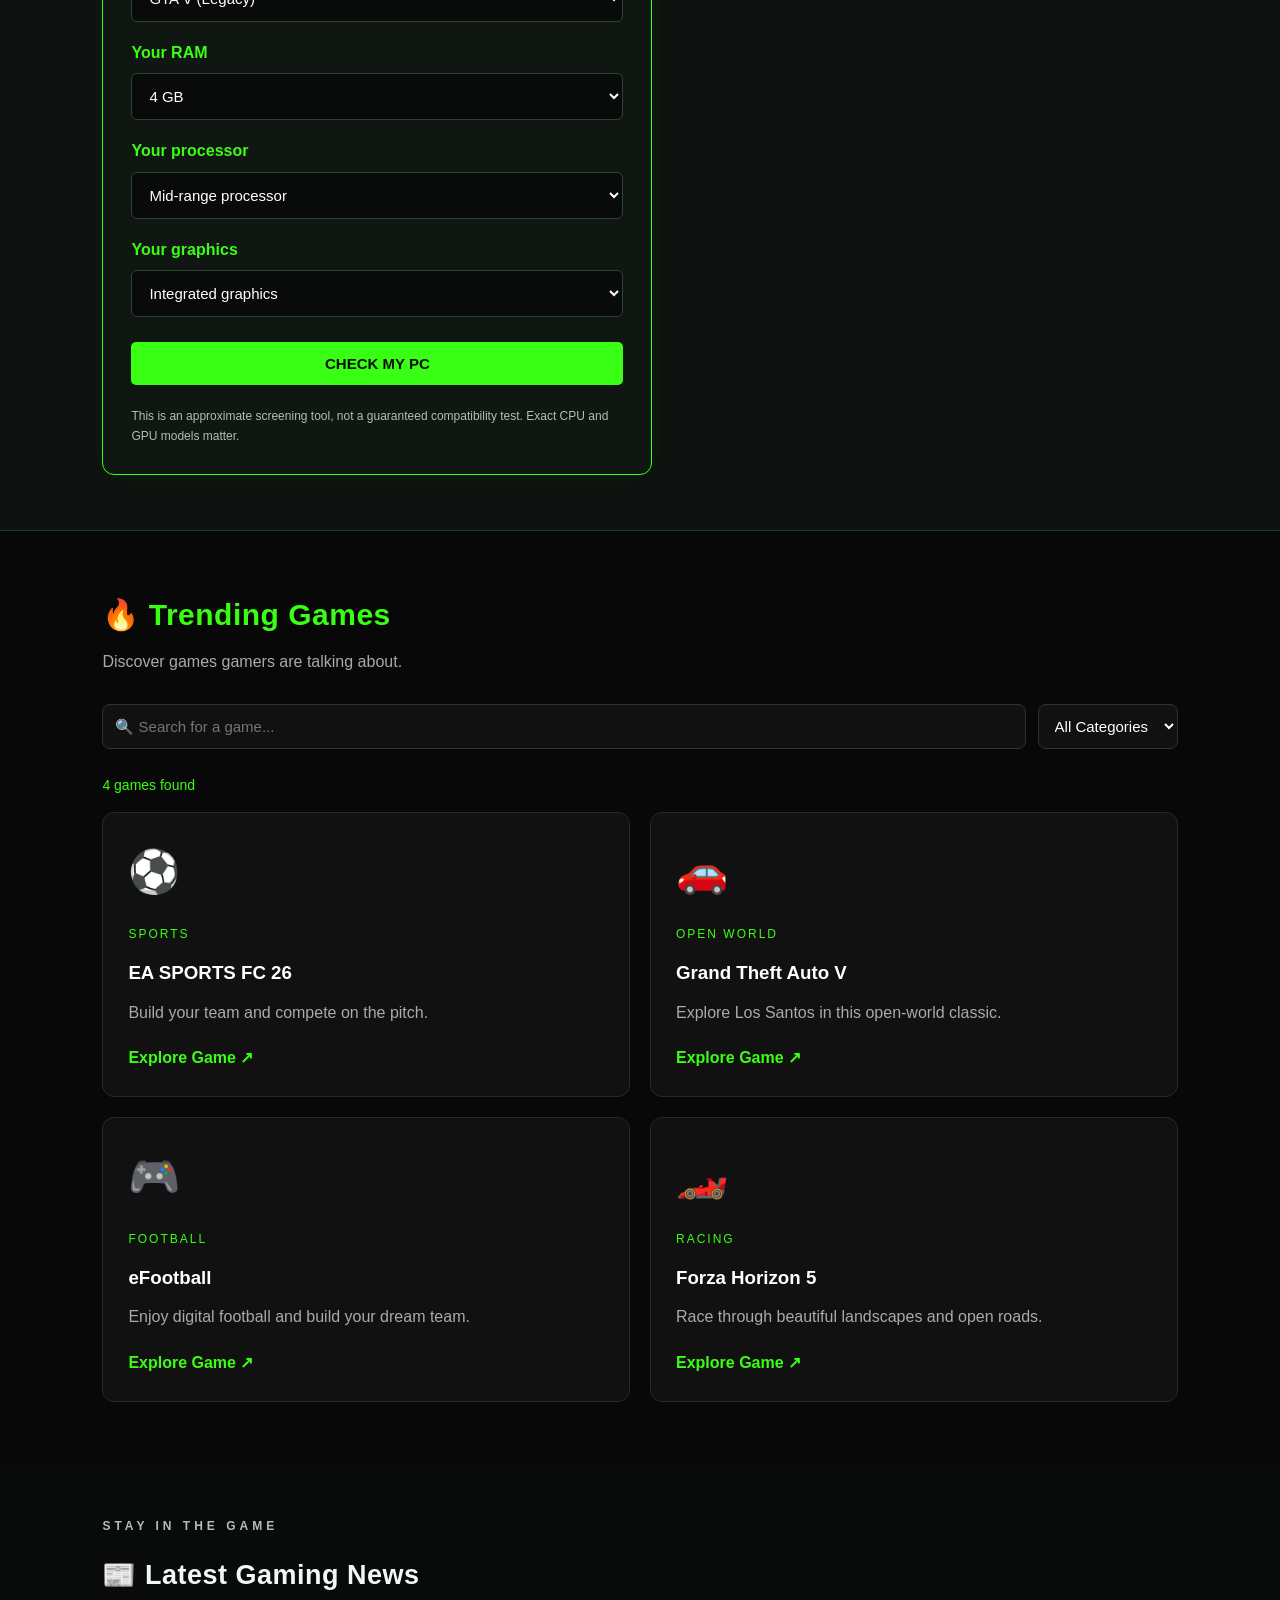
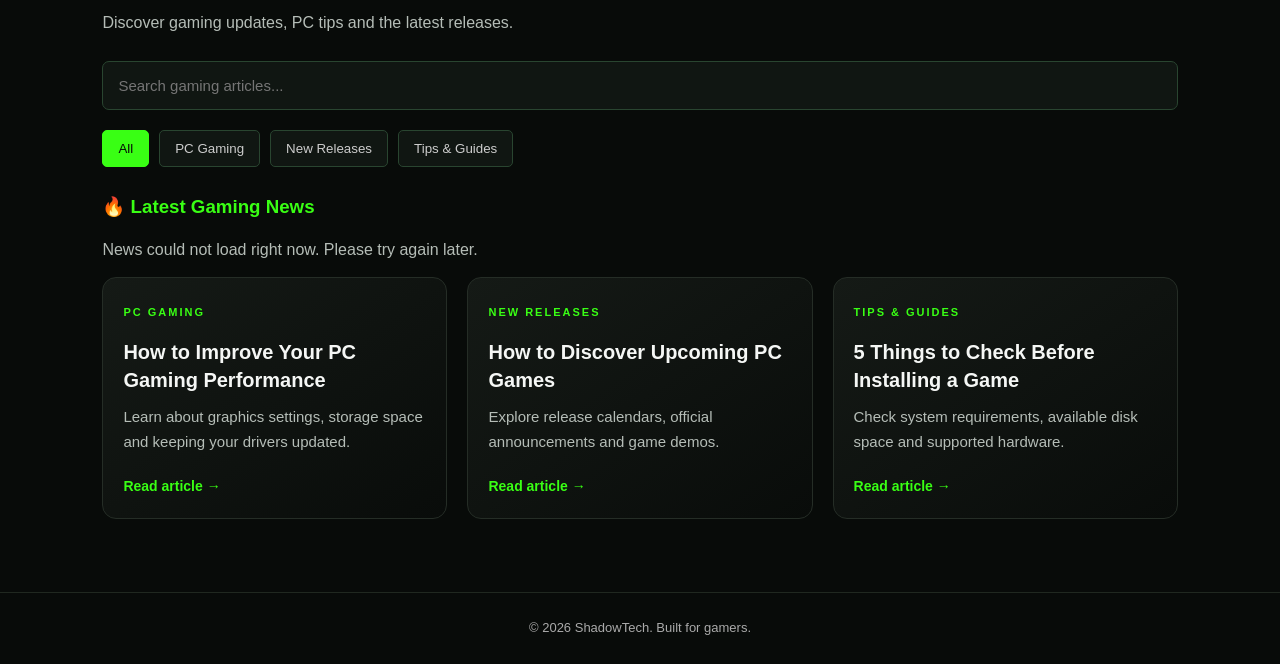
==== commit 3bad5e5d: "Add files via upload" ====
--- a/index.html
+++ b/index.html
@@ -21,6 +21,8 @@
             <a href="#news">Gaming News</a>
             <a href="#checker">PC Game Checker</a>
             <a href="#trending">Trending</a>
+            <a href="login.html" class="auth-link">Login</a>
+            <a href="signup.html" class="auth-button">Sign Up</a>
         </nav>
     </header>
 
--- a/style.css
+++ b/style.css
@@ -1091,3 +1091,73 @@
         font-size: 18px;
     }
 }
+
+/* ShadowTech account pages */
+.auth-container {
+    width: min(90%, 420px);
+    margin: 70px auto;
+    padding: 32px;
+    background: #111;
+    border: 1px solid #39ff14;
+    border-radius: 16px;
+    box-shadow: 0 0 24px rgba(57, 255, 20, 0.12);
+    text-align: center;
+}
+
+.auth-container h1 {
+    color: #fff;
+    margin-bottom: 10px;
+}
+
+.auth-container h1 span {
+    color: #39ff14;
+}
+
+.auth-container p {
+    color: #bbb;
+    margin: 16px 0;
+}
+
+.auth-container form {
+    display: flex;
+    flex-direction: column;
+    gap: 14px;
+}
+
+.auth-container input {
+    width: 100%;
+    box-sizing: border-box;
+    padding: 13px;
+    background: #1c1c1c;
+    border: 1px solid #444;
+    border-radius: 8px;
+    color: #fff;
+}
+
+.auth-container input:focus {
+    outline: 1px solid #39ff14;
+    border-color: #39ff14;
+}
+
+.auth-container button {
+    padding: 13px;
+    background: #39ff14;
+    color: #080808;
+    font-weight: bold;
+    border: none;
+    border-radius: 8px;
+    cursor: pointer;
+}
+
+.auth-container button:hover {
+    box-shadow: 0 0 16px rgba(57, 255, 20, 0.4);
+}
+
+.auth-container a {
+    color: #39ff14;
+    text-decoration: none;
+}
+
+.auth-container a:hover {
+    text-decoration: underline;
+}
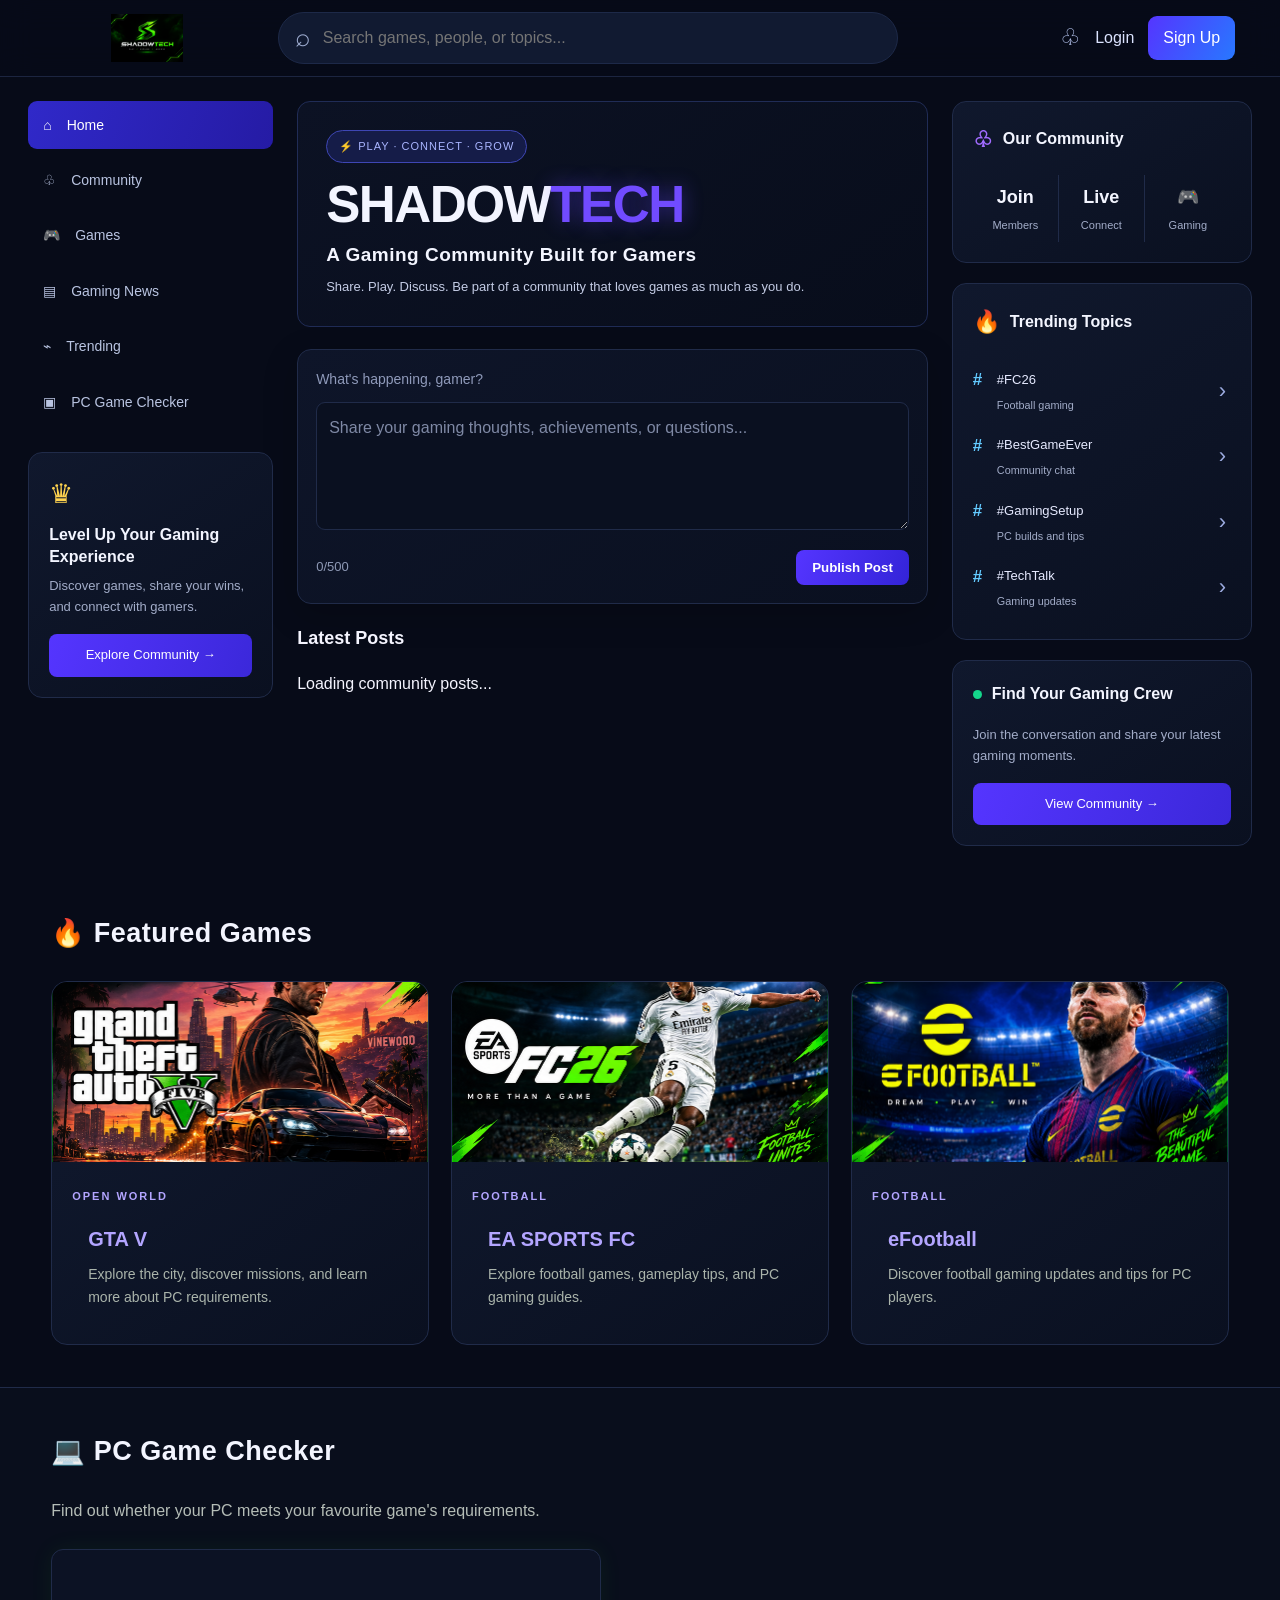
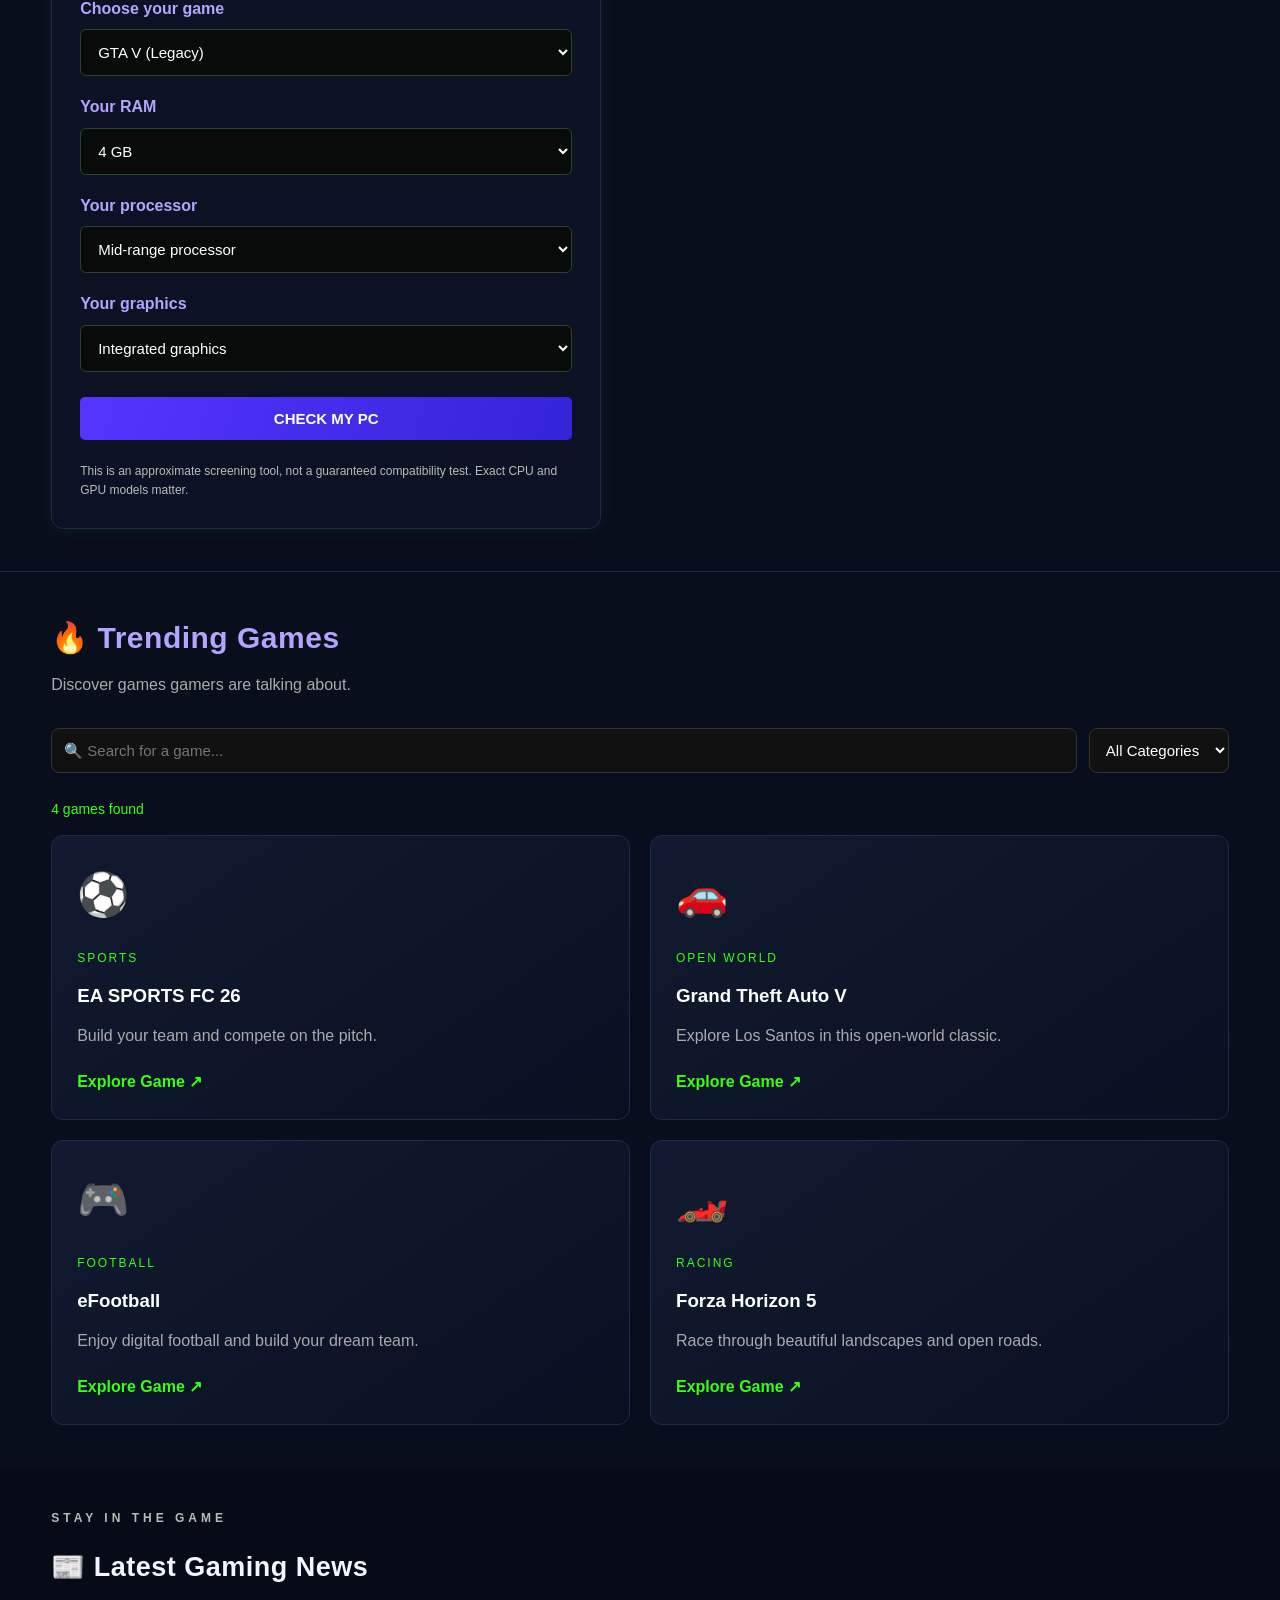
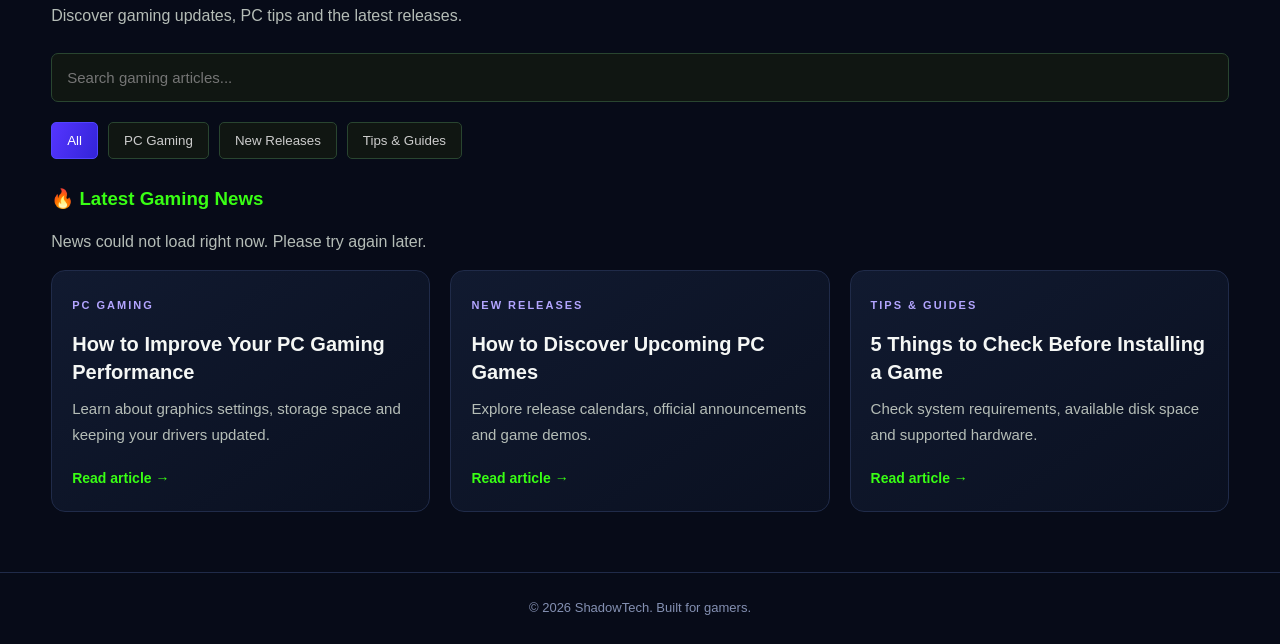
==== commit 6bf1aeed: "Add files via upload" ====
--- a/index.html
+++ b/index.html
@@ -1,3 +1,4 @@
+
 <!DOCTYPE html>
 <html lang="en">
 <head>
@@ -7,295 +8,265 @@
     <link rel="stylesheet" href="style.css">
 </head>
 <body>
-
-    <header>
-       
-<a href="index.html" class="brand-logo">
-    <img src="shadowtech-logo.png" alt="ShadowTech logo">
-</a>
-
-
-        <nav>
-            <a href="#">Home</a>
-            <a href="#games">Games</a>
-            <a href="#news">Gaming News</a>
-            <a href="#checker">PC Game Checker</a>
-            <a href="#trending">Trending</a>
-            <a href="login.html" class="auth-link">Login</a>
-            <a href="signup.html" class="auth-button">Sign Up</a>
-        </nav>
-    </header>
-
-    <main>
-      
-<section id="home" class="hero">
-    <div class="hero-content">
-        <span class="hero-badge">
-            ⚡ YOUR NEXT LEVEL STARTS HERE
-        </span>
-
-        <h1>
-            LEVEL UP YOUR<br>
-            <span>GAMING WORLD.</span>
-        </h1>
-
-        <p>
-            Discover trending games, explore the latest gaming news,
-            and find out which games your PC can handle.
-            Everything a gamer needs, in one place.
-        </p>
-
-        <div class="hero-buttons">
-            <a href="#trending" class="hero-btn primary-btn">
-                Explore Games ↗
-            </a>
-
-            <a href="#checker" class="hero-btn secondary-btn">
-                Check My PC
-            </a>
+<header class="topbar">
+    <a href="index.html" class="brand-logo">
+        <img src="shadowtech-logo.png" alt="ShadowTech logo">
+    </a>
+    <label class="global-search">
+        <span aria-hidden="true">⌕</span>
+        <input type="search" id="siteSearch" placeholder="Search games, people, or topics..." aria-label="Search games, people, or topics">
+    </label>
+    <div class="topbar-account">
+        <span class="topbar-icon" aria-hidden="true">♧</span>
+        <a href="profile.html" id="profileLink" class="profile-link" hidden>
+            <img id="navProfilePicture" src="" alt="My profile">
+        </a>
+        <span id="userGreeting" hidden></span>
+        <a href="login.html" class="auth-link" id="loginLink">Login</a>
+        <a href="signup.html" class="auth-button" id="signupLink">Sign Up</a>
+        <button id="logoutButton" hidden>Log Out</button>
+    </div>
+</header>
+
+<main>
+    <div class="dashboard-layout">
+        <aside class="sidebar">
+            <nav class="side-nav" aria-label="Main navigation">
+                <a class="active" href="#home">⌂ <span>Home</span></a>
+                <a href="#community">♧ <span>Community</span></a>
+                <a href="#games">🎮 <span>Games</span></a>
+                <a href="#news">▤ <span>Gaming News</span></a>
+                <a href="#trending">⌁ <span>Trending</span></a>
+                <a href="#checker">▣ <span>PC Game Checker</span></a>
+            </nav>
+            <div class="sidebar-promo">
+                <div class="promo-crown">♛</div>
+                <h3>Level Up Your Gaming Experience</h3>
+                <p>Discover games, share your wins, and connect with gamers.</p>
+                <a href="#community" class="promo-button">Explore Community →</a>
+            </div>
+        </aside>
+
+        <div class="dashboard-main">
+            <section id="home" class="dashboard-banner">
+                <div class="banner-copy">
+                    <span class="hero-badge">⚡ PLAY · CONNECT · GROW</span>
+                    <h1>SHADOW<span>TECH</span></h1>
+                    <h2>A Gaming Community Built for Gamers</h2>
+                    <p>Share. Play. Discuss. Be part of a community that loves games as much as you do.</p>
+                </div>
+            </section>
+
+            <section id="community" class="community-section">
+                <div class="section-heading">
+                    <h2>🌐 ShadowTech Community</h2>
+                    <p>Share your gaming moments with gamers around the world.</p>
+                </div>
+                <div class="community-composer">
+                    <h3>What's happening, gamer?</h3>
+                    <form id="communityPostForm">
+                        <textarea id="communityPostText" placeholder="Share your gaming thoughts, achievements, or questions..." maxlength="500" rows="4" required></textarea>
+                        <div class="community-form-footer">
+                            <span id="communityCharCount">0/500</span>
+                            <button id="communityPostButton" type="submit">Publish Post</button>
+                        </div>
+                    </form>
+                    <p id="communityMessage" role="status"></p>
+                </div>
+                <div class="community-feed-heading">
+                    <h3>Latest Posts</h3>
+                </div>
+                <div id="communityPosts">
+                    <p>Loading community posts...</p>
+                </div>
+            </section>
         </div>
 
-        <div class="hero-stats">
-            <div>
-                <strong>GAMES</strong>
-                <span>Discover new favourites</span>
-            </div>
-
-            <div>
-                <strong>NEWS</strong>
-                <span>Stay in the loop</span>
-            </div>
-
-            <div>
-                <strong>PC CHECK</strong>
-                <span>Know your capabilities</span>
-            </div>
-        </div>
+        <aside class="right-rail">
+            <section class="rail-card community-stats">
+                <h3><span>♧</span> Our Community</h3>
+                <div class="stat-row">
+                    <div><strong>Join</strong><small>Members</small></div>
+                    <div><strong>Live</strong><small>Connect</small></div>
+                    <div><strong>🎮</strong><small>Gaming</small></div>
+                </div>
+            </section>
+            <section class="rail-card trending-rail">
+                <h3><span>🔥</span> Trending Topics</h3>
+                <a href="#trending"><b>#</b> #FC26 <small>Football gaming</small> <span>›</span></a>
+                <a href="#community"><b>#</b> #BestGameEver <small>Community chat</small> <span>›</span></a>
+                <a href="#checker"><b>#</b> #GamingSetup <small>PC builds and tips</small> <span>›</span></a>
+                <a href="#news"><b>#</b> #TechTalk <small>Gaming updates</small> <span>›</span></a>
+            </section>
+            <section class="rail-card online-rail">
+                <h3><i></i> Find Your Gaming Crew</h3>
+                <p>Join the conversation and share your latest gaming moments.</p>
+                <a class="rail-button" href="#community">View Community →</a>
+            </section>
+        </aside>
     </div>
-</section>
-
-
+
+    <div class="lower-content">
         <section id="games" class="content">
             <h2>🔥 Featured Games</h2>
-
-            
-<div class="game-grid">
-
-    <article class="game-card">
-        <img src="gta5-cover.png" alt="GTA V">
-        <div class="game-info">
-            <span class="game-tag">OPEN WORLD</span>
-            <h3>GTA V</h3>
-            <p>Explore the city, discover missions, and learn more about PC requirements.</p>
-        </div>
-    </article>
-
-    <article class="game-card">
-        <img src="fc26-cover.png" alt="EA SPORTS FC 26">
-        <div class="game-info">
-            <span class="game-tag">FOOTBALL</span>
-            <h3>EA SPORTS FC</h3>
-            <p>Explore football games, gameplay tips, and PC gaming guides.</p>
-        </div>
-    </article>
-
-    <article class="game-card">
-        <img src="efootball-cover.png" alt="eFootball">
-        <div class="game-info">
-            <span class="game-tag">FOOTBALL</span>
-            <h3>eFootball</h3>
-            <p>Discover football gaming updates and tips for PC players.</p>
-        </div>
-    </article>
-
-</div>
-
-        </section>
-
-       
-<section id="checker" class="content checker">
-    <h2>💻 PC Game Checker</h2>
-    <p class="checker-intro">
-        Find out whether your PC meets your favourite game's requirements.
-    </p>
-
-    <div class="checker-box">
-        <label for="game">Choose your game</label>
-        <select id="game">
-            <option value="gta5">GTA V (Legacy)</option>
-            <option value="fifa23">EA SPORTS FIFA 23</option>
-            <option value="efootball">eFootball</option>
-        </select>
-
-        <label for="ram">Your RAM</label>
-        <select id="ram">
-            <option value="4">4 GB</option>
-            <option value="8">8 GB</option>
-            <option value="16">16 GB</option>
-            <option value="32">32 GB</option>
-        </select>
-
-        <label for="cpu">Your processor</label>
-        <select id="cpu">
-            <option value="basic">Basic / older processor</option>
-            <option value="mid" selected>Mid-range processor</option>
-            <option value="strong">Powerful processor</option>
-        </select>
-
-        <label for="gpu">Your graphics</label>
-        <select id="gpu">
-            <option value="integrated">Integrated graphics</option>
-            <option value="entry">Entry-level dedicated GPU</option>
-            <option value="gaming">Gaming dedicated GPU</option>
-        </select>
-
-        <button type="button" class="button" onclick="checkGame()">
-            CHECK MY PC
-        </button>
-
-        <div id="result" aria-live="polite"></div>
-
-        <p class="checker-note">
-            This is an approximate screening tool, not a guaranteed compatibility test.
-            Exact CPU and GPU models matter.
-        </p>
+            <div class="game-grid">
+                <article class="game-card">
+                    <img src="gta5-cover.png" alt="GTA V">
+                    <div class="game-info">
+                        <span class="game-tag">OPEN WORLD</span>
+                        <h3>GTA V</h3>
+                        <p>Explore the city, discover missions, and learn more about PC requirements.</p>
+                    </div>
+                </article>
+                <article class="game-card">
+                    <img src="fc26-cover.png" alt="EA SPORTS FC 26">
+                    <div class="game-info">
+                        <span class="game-tag">FOOTBALL</span>
+                        <h3>EA SPORTS FC</h3>
+                        <p>Explore football games, gameplay tips, and PC gaming guides.</p>
+                    </div>
+                </article>
+                <article class="game-card">
+                    <img src="efootball-cover.png" alt="eFootball">
+                    <div class="game-info">
+                        <span class="game-tag">FOOTBALL</span>
+                        <h3>eFootball</h3>
+                        <p>Discover football gaming updates and tips for PC players.</p>
+                    </div>
+                </article>
+            </div>
+        </section>
+
+        <section id="checker" class="content checker">
+            <h2>💻 PC Game Checker</h2>
+            <p class="checker-intro">Find out whether your PC meets your favourite game's requirements.</p>
+            <div class="checker-box">
+                <label for="game">Choose your game</label>
+                <select id="game">
+                    <option value="gta5">GTA V (Legacy)</option>
+                    <option value="fifa23">EA SPORTS FIFA 23</option>
+                    <option value="efootball">eFootball</option>
+                </select>
+                <label for="ram">Your RAM</label>
+                <select id="ram">
+                    <option value="4">4 GB</option>
+                    <option value="8">8 GB</option>
+                    <option value="16">16 GB</option>
+                    <option value="32">32 GB</option>
+                </select>
+                <label for="cpu">Your processor</label>
+                <select id="cpu">
+                    <option value="basic">Basic / older processor</option>
+                    <option value="mid" selected>Mid-range processor</option>
+                    <option value="strong">Powerful processor</option>
+                </select>
+                <label for="gpu">Your graphics</label>
+                <select id="gpu">
+                    <option value="integrated">Integrated graphics</option>
+                    <option value="entry">Entry-level dedicated GPU</option>
+                    <option value="gaming">Gaming dedicated GPU</option>
+                </select>
+                <button type="button" class="button" onclick="checkGame()">CHECK MY PC</button>
+                <div id="result" aria-live="polite"></div>
+                <p class="checker-note">This is an approximate screening tool, not a guaranteed compatibility test. Exact CPU and GPU models matter.</p>
+            </div>
+        </section>
+
+        <section id="trending" class="trending-section">
+            <h2>🔥 Trending Games</h2>
+            <p class="section-intro">Discover games gamers are talking about.</p>
+            <div class="trending-controls">
+                <input type="text" id="gameSearch" placeholder="🔍 Search for a game...">
+                <select id="gameCategory">
+                    <option value="all">All Categories</option>
+                    <option value="sports">Sports</option>
+                    <option value="open-world">Open World</option>
+                    <option value="racing">Racing</option>
+                </select>
+            </div>
+            <p id="gameCount">4 games found</p>
+            <div class="trending-grid">
+                <div class="trending-card" data-category="sports">
+                    <div class="trending-icon">⚽</div>
+                    <span class="trend-label">SPORTS</span>
+                    <h3>EA SPORTS FC 26</h3>
+                    <p>Build your team and compete on the pitch.</p>
+                    <a href="https://www.ea.com/games/ea-sports-fc" target="_blank" rel="noopener noreferrer">Explore Game ↗</a>
+                </div>
+                <div class="trending-card" data-category="open-world">
+                    <div class="trending-icon">🚗</div>
+                    <span class="trend-label">OPEN WORLD</span>
+                    <h3>Grand Theft Auto V</h3>
+                    <p>Explore Los Santos in this open-world classic.</p>
+                    <a href="https://www.rockstargames.com/gta-v" target="_blank" rel="noopener noreferrer">Explore Game ↗</a>
+                </div>
+                <div class="trending-card" data-category="sports">
+                    <div class="trending-icon">🎮</div>
+                    <span class="trend-label">FOOTBALL</span>
+                    <h3>eFootball</h3>
+                    <p>Enjoy digital football and build your dream team.</p>
+                    <a href="https://www.konami.com/efootball/" target="_blank" rel="noopener noreferrer">Explore Game ↗</a>
+                </div>
+                <div class="trending-card" data-category="racing">
+                    <div class="trending-icon">🏎️</div>
+                    <span class="trend-label">RACING</span>
+                    <h3>Forza Horizon 5</h3>
+                    <p>Race through beautiful landscapes and open roads.</p>
+                    <a href="https://forza.net/" target="_blank" rel="noopener noreferrer">Explore Game ↗</a>
+                </div>
+            </div>
+        </section>
+
+        <section id="news" class="content news-section">
+            <p class="tagline">STAY IN THE GAME</p>
+            <h2>📰 Latest Gaming News</h2>
+            <p class="news-intro">Discover gaming updates, PC tips and the latest releases.</p>
+            <input type="search" id="newsSearch" class="news-search" placeholder="Search gaming articles..." aria-label="Search gaming articles">
+            <div class="news-filters">
+                <button class="news-filter active" data-category="all">All</button>
+                <button class="news-filter" data-category="pc">PC Gaming</button>
+                <button class="news-filter" data-category="releases">New Releases</button>
+                <button class="news-filter" data-category="tips">Tips &amp; Guides</button>
+            </div>
+            <h3 class="live-news-title">🔥 Latest Gaming News</h3>
+            <p id="liveNewsStatus">Loading the latest gaming news...</p>
+            <div id="liveNewsGrid" class="news-grid"></div>
+            <div class="news-grid" id="newsGrid">
+                <article class="news-card" data-category="pc">
+                    <span class="game-tag">PC GAMING</span>
+                    <h3>How to Improve Your PC Gaming Performance</h3>
+                    <p>Learn about graphics settings, storage space and keeping your drivers updated.</p>
+                    <button class="read-more" data-article="performance">Read article →</button>
+                </article>
+                <article class="news-card" data-category="releases">
+                    <span class="game-tag">NEW RELEASES</span>
+                    <h3>How to Discover Upcoming PC Games</h3>
+                    <p>Explore release calendars, official announcements and game demos.</p>
+                    <button class="read-more" data-article="releases">Read article →</button>
+                </article>
+                <article class="news-card" data-category="tips">
+                    <span class="game-tag">TIPS &amp; GUIDES</span>
+                    <h3>5 Things to Check Before Installing a Game</h3>
+                    <p>Check system requirements, available disk space and supported hardware.</p>
+                    <button class="read-more" data-article="install">Read article →</button>
+                </article>
+            </div>
+            <p id="newsEmpty" hidden>No articles found. Try another search.</p>
+            <div id="articleReader" class="article-reader" hidden>
+                <button id="closeArticle" class="news-filter">← Back to news</button>
+                <h3 id="articleTitle"></h3>
+                <div id="articleBody"></div>
+            </div>
+        </section>
     </div>
-</section>
-
-     
-<section id="trending" class="trending-section">
-    <h2>🔥 Trending Games</h2>
-    <p class="section-intro">
-        Discover games gamers are talking about.
-    </p>
-<div class="trending-controls">
-    <input
-        type="text"
-        id="gameSearch"
-        placeholder="🔍 Search for a game..."
-    >
-
-    <select id="gameCategory">
-        <option value="all">All Categories</option>
-        <option value="sports">Sports</option>
-        <option value="open-world">Open World</option>
-        <option value="racing">Racing</option>
-    </select>
-</div>
-<p id="gameCount">4 games found</p>
-    <div class="trending-grid">
-
-        <div class="trending-card" data-category="sports">
-            <div class="trending-icon">⚽</div>
-            <span class="trend-label">SPORTS</span>
-            <h3>EA SPORTS FC 26</h3>
-            <p>Build your team and compete on the pitch.</p>
-            <a href="https://www.ea.com/games/ea-sports-fc"
-               target="_blank" rel="noopener noreferrer">
-                Explore Game ↗
-            </a>
-        </div>
-
-        <div class="trending-card" data-category="open-world">
-            <div class="trending-icon">🚗</div>
-            <span class="trend-label">OPEN WORLD</span>
-            <h3>Grand Theft Auto V</h3>
-            <p>Explore Los Santos in this open-world classic.</p>
-            <a href="https://www.rockstargames.com/gta-v"
-               target="_blank" rel="noopener noreferrer">
-                Explore Game ↗
-            </a>
-        </div>
-
-        <div class="trending-card" data-category="sports">
-            <div class="trending-icon">🎮</div>
-            <span class="trend-label">FOOTBALL</span>
-            <h3>eFootball</h3>
-            <p>Enjoy digital football and build your dream team.</p>
-            <a href="https://www.konami.com/efootball/"
-               target="_blank" rel="noopener noreferrer">
-                Explore Game ↗
-            </a>
-        </div>
-
-        <div class="trending-card" data-category="racing">
-            <div class="trending-icon">🏎️</div>
-            <span class="trend-label">RACING</span>
-            <h3>Forza Horizon 5</h3>
-            <p>Race through beautiful landscapes and open roads.</p>
-            <a href="https://forza.net/"
-               target="_blank" rel="noopener noreferrer">
-                Explore Game ↗
-            </a>
-        </div>
-
-    </div>
-</section>
-   
-<section id="news" class="content news-section">
-    <p class="tagline">STAY IN THE GAME</p>
-    <h2>📰 Latest Gaming News</h2>
-    <p class="news-intro">
-        Discover gaming updates, PC tips and the latest releases.
-    </p>
-
-    <input
-        type="search"
-        id="newsSearch"
-        class="news-search"
-        placeholder="Search gaming articles..."
-        aria-label="Search gaming articles"
-    >
-
-    <div class="news-filters">
-        <button class="news-filter active" data-category="all">All</button>
-        <button class="news-filter" data-category="pc">PC Gaming</button>
-        <button class="news-filter" data-category="releases">New Releases</button>
-        <button class="news-filter" data-category="tips">Tips & Guides</button>
-    </div>
-<h3 class="live-news-title">🔥 Latest Gaming News</h3>
-
-<p id="liveNewsStatus">Loading the latest gaming news...</p>
-
-<div id="liveNewsGrid" class="news-grid"></div>
-    <div class="news-grid" id="newsGrid">
-        <article class="news-card" data-category="pc">
-            <span class="game-tag">PC GAMING</span>
-            <h3>How to Improve Your PC Gaming Performance</h3>
-            <p>Learn about graphics settings, storage space and keeping your drivers updated.</p>
-            <button class="read-more" data-article="performance">Read article →</button>
-        </article>
-
-        <article class="news-card" data-category="releases">
-            <span class="game-tag">NEW RELEASES</span>
-            <h3>How to Discover Upcoming PC Games</h3>
-            <p>Explore release calendars, official announcements and game demos.</p>
-            <button class="read-more" data-article="releases">Read article →</button>
-        </article>
-
-        <article class="news-card" data-category="tips">
-            <span class="game-tag">TIPS & GUIDES</span>
-            <h3>5 Things to Check Before Installing a Game</h3>
-            <p>Check system requirements, available disk space and supported hardware.</p>
-            <button class="read-more" data-article="install">Read article →</button>
-        </article>
-    </div>
-
-    <p id="newsEmpty" hidden>No articles found. Try another search.</p>
-
-    <div id="articleReader" class="article-reader" hidden>
-        <button id="closeArticle" class="news-filter">← Back to news</button>
-        <h3 id="articleTitle"></h3>
-        <div id="articleBody"></div>
-    </div>
-</section>
-
-    </main>
-
-    <footer>
-        <p>© 2026 ShadowTech. Built for gamers.</p>
-    </footer>
-
-    <script src="script.js"></script>
+</main>
+
+<footer>
+    <p>© 2026 ShadowTech. Built for gamers.</p>
+</footer>
+
+<script src="script.js"></script>
+<script type="module" src="auth-state.js"></script>
+<script type="module" src="community.js"></script>
 </body>
-</html>+</html>
--- a/style.css
+++ b/style.css
@@ -1161,3 +1161,1659 @@
 .auth-container a:hover {
     text-decoration: underline;
 }
+
+/* ShadowTech neon logout button */
+#logoutButton {
+    background: transparent;
+    color: #39ff14;
+    border: 1.5px solid #39ff14;
+    padding: 9px 17px;
+    border-radius: 8px;
+    font-size: 14px;
+    font-weight: 600;
+    cursor: pointer;
+    transition: all 0.3s ease;
+    box-shadow: 0 0 6px rgba(57, 255, 20, 0.12);
+}
+
+#logoutButton:hover {
+    background: #39ff14;
+    color: #080808;
+    box-shadow: 0 0 15px rgba(57, 255, 20, 0.5);
+    transform: translateY(-2px);
+}
+
+#logoutButton:active {
+    transform: translateY(0);
+}
+
+#logoutButton[hidden] {
+    display: none;
+}
+
+/* ShadowTech gamer profile */
+.gamer-profile {
+    max-width: 480px;
+    border-color: #39ff14;
+    box-shadow: 0 0 25px rgba(57, 255, 20, 0.15);
+}
+
+.gamer-avatar {
+    width: 90px;
+    height: 90px;
+    margin: 0 auto 20px;
+    display: flex;
+    align-items: center;
+    justify-content: center;
+    font-size: 45px;
+    background: #1c1c1c;
+    border: 2px solid #39ff14;
+    border-radius: 50%;
+    box-shadow: 0 0 18px rgba(57, 255, 20, 0.25);
+}
+
+.profile-details {
+    margin: 25px 0;
+    padding: 20px;
+    text-align: left;
+    background: #181818;
+    border-radius: 12px;
+    border: 1px solid #333;
+}
+
+.profile-details p {
+    margin-bottom: 6px;
+    color: #39ff14;
+    font-size: 12px;
+    letter-spacing: 1.5px;
+}
+
+.profile-details h2,
+.profile-details h3 {
+    color: #fff;
+    overflow-wrap: anywhere;
+    margin: 0 0 22px;
+}
+
+.profile-details h3 {
+    margin-bottom: 0;
+    font-size: 15px;
+}
+
+.gamer-profile #logoutButton[hidden] {
+    display: none;
+}
+
+.gamer-avatar {
+    width: 110px;
+    height: 110px;
+    margin: 0 auto 20px;
+    border: 2px solid #39ff14;
+    border-radius: 50%;
+    overflow: hidden;
+    background: #181818;
+    box-shadow: 0 0 18px rgba(57, 255, 20, 0.25);
+}
+
+.gamer-avatar img {
+    width: 100%;
+    height: 100%;
+    object-fit: cover;
+    display: block;
+}
+
+.gamer-profile label.auth-button {
+    display: inline-block;
+    cursor: pointer;
+    margin: 10px 0;
+}
+
+#pictureMessage {
+    color: #39ff14;
+    font-size: 14px;
+}
+#profileLink {
+    display: inline-flex;
+    align-items: center;
+}
+
+#navProfilePicture {
+    width: 36px;
+    height: 36px;
+    border-radius: 50%;
+    object-fit: cover;
+    border: 2px solid #39ff14;
+}
+
+/* ===== SHADOWTECH COMMUNITY ===== */
+
+.community-section {
+    padding: 60px 20px;
+    max-width: 1000px;
+    margin: 0 auto;
+    color: #f5f5ff;
+}
+
+.community-section .section-heading {
+    text-align: center;
+    margin-bottom: 35px;
+}
+
+.community-section .section-heading h2 {
+    font-size: clamp(25px, 4vw, 36px);
+    margin-bottom: 10px;
+    background: linear-gradient(90deg, #a855f7, #38bdf8);
+    -webkit-background-clip: text;
+    background-clip: text;
+    color: transparent;
+}
+
+.community-section .section-heading p {
+    color: #a5aec5;
+    line-height: 1.6;
+}
+
+.community-composer {
+    background: #101426;
+    border: 1px solid #292e49;
+    border-radius: 18px;
+    padding: 24px;
+    margin-bottom: 35px;
+    box-shadow: 0 10px 35px rgba(0, 0, 0, 0.2);
+}
+
+.community-composer h3,
+.community-feed-heading h3 {
+    margin-top: 0;
+    margin-bottom: 18px;
+}
+
+#communityPostText {
+    width: 100%;
+    box-sizing: border-box;
+    resize: vertical;
+    min-height: 110px;
+    padding: 15px;
+    border-radius: 12px;
+    border: 1px solid #343b5d;
+    background: #090d1b;
+    color: #ffffff;
+    font: inherit;
+    outline: none;
+    transition: border-color 0.2s, box-shadow 0.2s;
+}
+
+#communityPostText:focus {
+    border-color: #a855f7;
+    box-shadow: 0 0 0 3px rgba(168, 85, 247, 0.15);
+}
+
+#communityPostText::placeholder {
+    color: #7f89a5;
+}
+
+.community-form-footer {
+    display: flex;
+    justify-content: space-between;
+    align-items: center;
+    gap: 12px;
+    margin-top: 15px;
+}
+
+#communityCharCount {
+    color: #8e99b5;
+    font-size: 13px;
+}
+
+#communityPostButton {
+    border: none;
+    border-radius: 10px;
+    padding: 12px 20px;
+    color: white;
+    font-weight: 700;
+    cursor: pointer;
+    background: linear-gradient(110deg, #9333ea, #2563eb);
+    transition: transform 0.2s, opacity 0.2s;
+}
+
+#communityPostButton:not(:disabled):hover {
+    transform: translateY(-2px);
+}
+
+#communityPostButton:disabled {
+    opacity: 0.5;
+    cursor: not-allowed;
+}
+
+#communityMessage {
+    color: #c4b5fd;
+    font-size: 14px;
+    margin-bottom: 0;
+}
+
+.community-feed-heading {
+    margin-bottom: 18px;
+}
+
+#communityPosts {
+    display: grid;
+    gap: 18px;
+}
+
+.community-post {
+    min-width: 0;
+    padding: 22px;
+    border-radius: 16px;
+    background: linear-gradient(145deg, #111629, #0b1020);
+    border: 1px solid #252d49;
+    overflow-wrap: anywhere;
+    transition: border-color 0.2s, transform 0.2s;
+}
+
+.community-post:hover {
+    border-color: #7040a8;
+    transform: translateY(-2px);
+}
+
+.community-post-header {
+    display: flex;
+    align-items: center;
+    gap: 12px;
+    margin-bottom: 16px;
+}
+
+.community-post-avatar {
+    width: 44px;
+    height: 44px;
+    object-fit: cover;
+    border-radius: 50%;
+    border: 2px solid #8b5cf6;
+}
+
+.community-post-author {
+    display: flex;
+    flex-direction: column;
+    gap: 5px;
+    min-width: 0;
+}
+
+.community-post-author strong {
+    color: #e9d5ff;
+    overflow-wrap: anywhere;
+}
+
+.community-post-author small {
+    color: #8792ae;
+    font-size: 12px;
+}
+
+.community-post-text {
+    color: #e1e7f5;
+    line-height: 1.8;
+    white-space: pre-wrap;
+    margin: 0;
+}
+
+@media (max-width: 600px) {
+    .community-section {
+        padding: 40px 14px;
+    }
+
+    .community-composer,
+    .community-post {
+        padding: 17px;
+    }
+
+    .community-form-footer {
+        align-items: flex-start;
+    }
+
+    #communityPostButton {
+        padding: 11px 14px;
+    }
+}
+
+/* Community likes */
+.community-post-actions {
+    display: flex;
+    align-items: center;
+    margin-top: 18px;
+    padding-top: 14px;
+    border-top: 1px solid #252d49;
+}
+
+.community-like-button {
+    border: 1px solid #383354;
+    border-radius: 10px;
+    padding: 9px 14px;
+    background: #17142a;
+    color: #e9d5ff;
+    font-size: 14px;
+    cursor: pointer;
+    transition: background 0.2s, transform 0.2s;
+}
+
+.community-like-button:not(:disabled):hover {
+    background: #30204b;
+    transform: translateY(-1px);
+}
+
+.community-like-button:disabled {
+    opacity: 0.55;
+    cursor: not-allowed;
+}
+
+/* ===== SHADOWTECH COMMENTS ===== */
+
+.community-comments {
+    margin-top: 16px;
+    padding-top: 14px;
+    border-top: 1px solid #252d49;
+}
+
+.community-comments-toggle {
+    background: transparent;
+    border: 1px solid #383354;
+    color: #c4b5fd;
+    padding: 9px 13px;
+    border-radius: 9px;
+    cursor: pointer;
+    font: inherit;
+}
+
+.community-comments-toggle:hover {
+    background: #201832;
+}
+
+.community-comments-panel {
+    margin-top: 16px;
+}
+
+.community-comments-panel[hidden] {
+    display: none;
+}
+
+.community-comments-count {
+    color: #e9d5ff;
+    margin: 0 0 14px;
+}
+
+.community-comments-list {
+    display: grid;
+    gap: 12px;
+    margin-bottom: 16px;
+}
+
+.community-comment {
+    padding: 13px;
+    background: #090d1b;
+    border: 1px solid #252d49;
+    border-radius: 10px;
+    overflow-wrap: anywhere;
+}
+
+.community-comment strong {
+    color: #c4b5fd;
+}
+
+.community-comment p {
+    color: #e1e7f5;
+    white-space: pre-wrap;
+    line-height: 1.6;
+    margin: 7px 0;
+}
+
+.community-comment small,
+.community-no-comments {
+    color: #8792ae;
+    font-size: 12px;
+}
+
+.community-comment-form {
+    display: grid;
+    gap: 10px;
+}
+
+.community-comment-input {
+    box-sizing: border-box;
+    width: 100%;
+    padding: 12px;
+    border-radius: 10px;
+    border: 1px solid #343b5d;
+    background: #090d1b;
+    color: #fff;
+    font: inherit;
+    resize: vertical;
+}
+
+.community-comment-input:focus {
+    outline: 2px solid #8b5cf6;
+    outline-offset: 1px;
+}
+
+.community-comment-footer {
+    display: flex;
+    align-items: center;
+    justify-content: space-between;
+    gap: 12px;
+}
+
+.community-comment-footer small {
+    color: #8792ae;
+}
+
+.community-comment-submit {
+    background: linear-gradient(110deg, #9333ea, #2563eb);
+    color: white;
+    border: none;
+    border-radius: 9px;
+    padding: 10px 16px;
+    cursor: pointer;
+    font-weight: 600;
+}
+
+.community-comment-submit:disabled {
+    opacity: 0.5;
+    cursor: not-allowed;
+}
+
+.community-comment-message {
+    color: #c4b5fd;
+    font-size: 13px;
+}
+/* ===== SHADOWTECH GAMING DASHBOARD ===== */
+
+:root {
+  --st-bg: #070b18;
+  --st-panel: #0c1224;
+  --st-border: #202b49;
+  --st-text: #f3f5ff;
+  --st-muted: #a2acc8;
+  --st-purple: #5535ff;
+  --st-blue: #2878ff;
+}
+
+html {
+  scroll-behavior: smooth;
+  scroll-padding-top: 90px;
+}
+
+body {
+  background: var(--st-bg);
+  color: var(--st-text);
+  font-family: "Segoe UI", Arial, sans-serif;
+}
+
+.topbar {
+  position: sticky;
+  top: 0;
+  z-index: 50;
+  display: flex;
+  align-items: center;
+  gap: 28px;
+  padding: 12px 3.5%;
+  background: rgba(7, 11, 24, 0.96);
+  border-bottom: 1px solid #1c2540;
+  backdrop-filter: blur(16px);
+}
+
+.topbar .brand-logo img {
+  width: 205px;
+  max-height: 48px;
+  object-fit: contain;
+}
+
+.global-search {
+  display: flex;
+  align-items: center;
+  gap: 12px;
+  flex: 1;
+  max-width: 620px;
+  min-width: 130px;
+  border: 1px solid #1d2948;
+  border-radius: 30px;
+  padding: 0 16px;
+  background: #111a31;
+  color: #9eacd0;
+}
+
+.global-search span {
+  font-size: 26px;
+}
+
+.global-search input {
+  width: 100%;
+  border: 0;
+  outline: 0;
+  background: transparent;
+  color: white;
+  padding: 12px 0;
+  font: inherit;
+}
+
+.topbar-account {
+  display: flex;
+  align-items: center;
+  gap: 14px;
+  margin-left: auto;
+}
+
+.topbar-account a {
+  color: #dbe3ff;
+  text-decoration: none;
+}
+
+.topbar-icon {
+  color: #b9c8f4;
+  font-size: 23px;
+}
+
+#navProfilePicture {
+  width: 40px;
+  height: 40px;
+  border: 2px solid #5e65ff;
+  border-radius: 50%;
+  object-fit: cover;
+}
+
+#userGreeting {
+  color: white;
+  font-size: 13px;
+}
+
+#logoutButton {
+  background: transparent;
+  color: #b9baff;
+  border: 1px solid #635cff;
+  border-radius: 8px;
+  padding: 8px 12px;
+}
+
+.auth-button {
+  background: linear-gradient(120deg, var(--st-purple), var(--st-blue));
+  color: white !important;
+  padding: 9px 15px;
+  border-radius: 9px;
+}
+
+.dashboard-layout {
+  display: grid;
+  grid-template-columns: 245px minmax(0, 1fr) 300px;
+  gap: 24px;
+  max-width: 1800px;
+  margin: 0 auto;
+  padding: 24px 2.2%;
+  align-items: start;
+}
+
+.sidebar {
+  position: sticky;
+  top: 88px;
+  display: flex;
+  flex-direction: column;
+  gap: 26px;
+}
+
+.side-nav {
+  display: grid;
+  gap: 7px;
+}
+
+.side-nav a {
+  display: flex;
+  align-items: center;
+  gap: 15px;
+  padding: 13px 15px;
+  border-radius: 9px;
+  color: #b9c4e1;
+  text-decoration: none;
+  font-size: 14px;
+}
+
+.side-nav a:hover,
+.side-nav a.active {
+  color: white;
+  background: linear-gradient(110deg, #3029c9, #251ba4);
+}
+
+.side-nav a:first-letter {
+  font-size: 20px;
+}
+
+.sidebar-promo,
+.rail-card {
+  background: linear-gradient(145deg, #10182d, #0a1020);
+  border: 1px solid var(--st-border);
+  border-radius: 14px;
+  padding: 20px;
+}
+
+.promo-crown {
+  color: #ffd34f;
+  font-size: 27px;
+  margin-bottom: 8px;
+}
+
+.sidebar-promo h3 {
+  font-size: 16px;
+  line-height: 1.35;
+  margin-bottom: 9px;
+}
+
+.sidebar-promo p,
+.rail-card p {
+  color: var(--st-muted);
+  font-size: 13px;
+  line-height: 1.6;
+  margin-bottom: 16px;
+}
+
+.promo-button,
+.rail-button {
+  display: block;
+  text-align: center;
+  padding: 11px;
+  border-radius: 8px;
+  color: white;
+  text-decoration: none;
+  background: linear-gradient(110deg, var(--st-purple), #3b28da);
+  font-size: 13px;
+}
+
+.dashboard-main {
+  min-width: 0;
+  display: grid;
+  gap: 22px;
+}
+
+.dashboard-banner {
+  min-height: 215px;
+  display: flex;
+  align-items: center;
+  padding: 28px;
+  border: 1px solid #202c56;
+  border-radius: 13px;
+  overflow: hidden;
+  background:
+    linear-gradient(90deg, rgba(4, 8, 26, 0.35), rgba(4, 8, 26, 0.95)),
+    url("gaming-bg.png") center / cover no-repeat,
+    radial-gradient(circle at 15% 20%, #2636a4, #080d22 68%);
+}
+
+.banner-copy {
+  max-width: 560px;
+}
+
+.dashboard-banner .hero-badge {
+  margin-bottom: 12px;
+  border-color: #3e46b4;
+  background: #151c48;
+  color: #a9b5ff;
+}
+
+.dashboard-banner h1 {
+  font-size: clamp(32px, 4vw, 54px);
+  letter-spacing: -1.5px;
+  line-height: 1;
+  margin: 4px 0 10px;
+  font-weight: 900;
+}
+
+.dashboard-banner h1 span {
+  color: #714bff;
+  text-shadow: 0 0 20px #6244ff77;
+}
+
+.dashboard-banner h2 {
+  font-size: 19px;
+  margin-bottom: 6px;
+}
+
+.dashboard-banner p {
+  max-width: 500px;
+  color: #c4cce5;
+  font-size: 13px;
+  line-height: 1.6;
+}
+
+.community-section {
+  width: 100%;
+  max-width: none;
+  margin: 0;
+  padding: 0;
+}
+
+.community-section .section-heading {
+  display: none;
+}
+
+.community-composer {
+  background: var(--st-panel);
+  border: 1px solid var(--st-border);
+  border-radius: 14px;
+  padding: 18px;
+  margin-bottom: 20px;
+}
+
+.community-composer h3 {
+  font-size: 14px;
+  color: #8f9aba;
+  font-weight: 500;
+  margin-bottom: 12px;
+}
+
+#communityPostText {
+  background: #0a1020;
+  border-color: #202b49;
+  min-height: 70px;
+  color: white;
+}
+
+.community-form-footer {
+  align-items: center;
+}
+
+#communityPostButton {
+  background: linear-gradient(110deg, var(--st-purple), #3324d8);
+  color: white;
+  border: none;
+  border-radius: 9px;
+  padding: 11px 18px;
+  cursor: pointer;
+}
+
+.community-feed-heading h3 {
+  font-size: 18px;
+}
+
+#communityPosts {
+  gap: 14px;
+}
+
+.community-post {
+  background: linear-gradient(145deg, #0e1529, #0a1020);
+  border-color: #202b49;
+  border-radius: 14px;
+  padding: 18px;
+}
+
+.community-post:hover {
+  border-color: #4b4bdb;
+}
+
+.community-post-author strong {
+  color: #f3f5ff;
+}
+
+.community-post-author small,
+.community-post-text {
+  color: #bdc7e2;
+}
+
+.community-post-actions,
+.community-comments {
+  border-color: #202b49;
+}
+
+.community-like-button,
+.community-comments-toggle {
+  background: #111a31;
+  border-color: #29365c;
+  color: #c9d2f3;
+}
+
+.right-rail {
+  display: grid;
+  gap: 20px;
+}
+
+.rail-card h3 {
+  font-size: 16px;
+  display: flex;
+  align-items: center;
+  gap: 10px;
+  margin-bottom: 18px;
+}
+
+.rail-card h3 span {
+  color: #a16cff;
+  font-size: 22px;
+}
+
+.stat-row {
+  display: grid;
+  grid-template-columns: repeat(3, 1fr);
+}
+
+.stat-row div {
+  display: flex;
+  flex-direction: column;
+  align-items: center;
+  padding: 8px 4px;
+  border-right: 1px solid #202b49;
+}
+
+.stat-row div:last-child {
+  border: 0;
+}
+
+.stat-row strong {
+  font-size: 18px;
+}
+
+.stat-row small {
+  color: var(--st-muted);
+  font-size: 11px;
+  margin-top: 5px;
+}
+
+.trending-rail a {
+  display: grid;
+  grid-template-columns: 16px 1fr 12px;
+  gap: 8px;
+  align-items: center;
+  text-decoration: none;
+  color: #e6eaff;
+  font-size: 13px;
+  padding: 9px 0;
+}
+
+.trending-rail a b {
+  color: #63caff;
+  font-size: 17px;
+}
+
+.trending-rail a small {
+  grid-column: 2;
+  color: var(--st-muted);
+  margin-top: -5px;
+}
+
+.trending-rail a span {
+  grid-column: 3;
+  grid-row: 1 / span 2;
+  color: #9cabe0;
+  font-size: 22px;
+}
+
+.online-rail h3 i {
+  display: inline-block;
+  width: 9px;
+  height: 9px;
+  border-radius: 50%;
+  background: #14d68b;
+}
+
+.lower-content {
+  max-width: 1500px;
+  margin: 0 auto;
+}
+
+.lower-content > section {
+  padding: 42px 4%;
+}
+
+.lower-content .checker-box {
+  background: var(--st-panel);
+  border-color: var(--st-border);
+}
+
+.lower-content .checker-box label,
+.lower-content .trending-section h2,
+.lower-content .game-info h3,
+.lower-content .game-tag,
+.lower-content .news-filter.active {
+  color: #b3a5ff;
+}
+
+.lower-content .button,
+.lower-content .news-filter.active {
+  background: linear-gradient(110deg, var(--st-purple), #3324d8);
+  color: white;
+  border-color: #5144ff;
+}
+
+.lower-content .game-card,
+.lower-content .news-card,
+.lower-content .trending-card,
+.lower-content .live-news-card {
+  background: linear-gradient(145deg, #111a30, #0a1020);
+  border-color: var(--st-border);
+}
+
+.lower-content .checker,
+.lower-content .trending-section {
+  background: #090e1c;
+  border-color: var(--st-border);
+}
+
+footer {
+  border-color: var(--st-border);
+  color: #8490b2;
+}
+
+/* Tablet layout */
+@media (max-width: 1200px) {
+  .dashboard-layout {
+    grid-template-columns: 190px minmax(0, 1fr);
+  }
+
+  .right-rail {
+    grid-column: 2;
+    grid-template-columns: repeat(2, minmax(0, 1fr));
+  }
+
+  .online-rail {
+    grid-column: 1 / -1;
+  }
+}
+
+/* Mobile layout */
+@media (max-width: 760px) {
+  .topbar {
+    gap: 12px;
+    padding: 10px 14px;
+    flex-wrap: wrap;
+  }
+
+  .topbar .brand-logo img {
+    width: 150px;
+  }
+
+  .global-search {
+    order: 3;
+    flex-basis: 100%;
+    max-width: none;
+  }
+
+  .topbar-account {
+    gap: 8px;
+  }
+
+  .dashboard-layout {
+    display: flex;
+    flex-direction: column;
+    padding: 14px;
+    gap: 16px;
+  }
+
+  .sidebar {
+    position: static;
+    width: 100%;
+  }
+
+  .side-nav {
+    display: flex;
+    overflow-x: auto;
+    padding-bottom: 4px;
+  }
+
+  .side-nav a {
+    flex: 0 0 auto;
+    padding: 10px 12px;
+  }
+
+  .side-nav a span {
+    white-space: nowrap;
+  }
+
+  .sidebar-promo {
+    display: none;
+  }
+
+  .dashboard-main,
+  .right-rail {
+    width: 100%;
+  }
+
+  .right-rail {
+    display: grid;
+    grid-template-columns: 1fr;
+  }
+
+  .dashboard-banner {
+    min-height: 190px;
+    padding: 20px;
+  }
+
+  .dashboard-banner h2 {
+    font-size: 17px;
+  }
+
+  .lower-content > section {
+    padding: 32px 14px;
+  }
+}
+/* ShadowTech banner without wallpaper */
+.dashboard-banner {
+    min-height: 215px;
+    display: flex;
+    align-items: center;
+    padding: 28px;
+    border: 1px solid #202c56;
+    border-radius: 13px;
+    overflow: hidden;
+    background: linear-gradient(
+        145deg,
+        #0c1224,
+        #080d1b
+    );
+}
+
+/* SHADOWTECH PREMIUM GAMING DASHBOARD */
+
+:root {
+  --st-bg: #070b18;
+  --st-panel: #0c1224;
+  --st-panel-2: #10182d;
+  --st-border: #202b49;
+  --st-text: #f3f5ff;
+  --st-muted: #a2acc8;
+  --st-purple: #5535ff;
+  --st-blue: #2878ff;
+}
+
+html {
+  scroll-behavior: smooth;
+  scroll-padding-top: 90px;
+}
+
+body {
+  margin: 0;
+  overflow-x: hidden;
+  background: var(--st-bg);
+  color: var(--st-text);
+  font-family: "Segoe UI", Arial, sans-serif;
+}
+
+* {
+  box-sizing: border-box;
+}
+
+img {
+  max-width: 100%;
+}
+
+[hidden] {
+  display: none !important;
+}
+
+.topbar {
+  position: sticky;
+  top: 0;
+  z-index: 50;
+  display: flex;
+  align-items: center;
+  gap: 28px;
+  padding: 12px 3.5%;
+  background: rgba(7, 11, 24, .96);
+  border-bottom: 1px solid #1c2540;
+  backdrop-filter: blur(16px);
+}
+
+.topbar .brand-logo img {
+  width: 205px;
+  max-height: 48px;
+  object-fit: contain;
+}
+
+.global-search {
+  display: flex;
+  align-items: center;
+  gap: 12px;
+  flex: 1;
+  max-width: 620px;
+  min-width: 130px;
+  border: 1px solid #1d2948;
+  border-radius: 30px;
+  padding: 0 16px;
+  background: #111a31;
+  color: #9eacd0;
+}
+
+.global-search span {
+  font-size: 26px;
+}
+
+.global-search input {
+  width: 100%;
+  border: 0;
+  outline: 0;
+  background: transparent;
+  color: white;
+  padding: 12px 0;
+  font: inherit;
+}
+
+.topbar-account {
+  display: flex;
+  align-items: center;
+  gap: 14px;
+  margin-left: auto;
+}
+
+.topbar-account a {
+  color: #dbe3ff;
+  text-decoration: none;
+}
+
+.topbar-icon {
+  color: #b9c8f4;
+  font-size: 23px;
+}
+
+#navProfilePicture {
+  width: 40px;
+  height: 40px;
+  border: 2px solid #5e65ff;
+  border-radius: 50%;
+  object-fit: cover;
+}
+
+#userGreeting {
+  color: white;
+  font-size: 13px;
+}
+
+#logoutButton {
+  background: transparent;
+  color: #b9baff;
+  border: 1px solid #635cff;
+  border-radius: 8px;
+  padding: 8px 12px;
+}
+
+.auth-button {
+  background: linear-gradient(120deg, var(--st-purple), var(--st-blue));
+  color: white !important;
+  padding: 9px 15px;
+  border-radius: 9px;
+}
+
+.dashboard-layout {
+  display: grid;
+  grid-template-columns: 245px minmax(0, 1fr) 300px;
+  gap: 24px;
+  max-width: 1800px;
+  margin: 0 auto;
+  padding: 24px 2.2%;
+  align-items: start;
+}
+
+.sidebar {
+  position: sticky;
+  top: 88px;
+  display: flex;
+  flex-direction: column;
+  gap: 26px;
+}
+
+.side-nav {
+  display: grid;
+  gap: 7px;
+}
+
+.side-nav a {
+  display: flex;
+  align-items: center;
+  gap: 15px;
+  padding: 13px 15px;
+  border-radius: 9px;
+  color: #b9c4e1;
+  text-decoration: none;
+  font-size: 14px;
+}
+
+.side-nav a:hover,
+.side-nav a.active {
+  color: white;
+  background: linear-gradient(110deg, #3029c9, #251ba4);
+}
+
+.sidebar-promo,
+.rail-card {
+  background: linear-gradient(145deg, #10182d, #0a1020);
+  border: 1px solid var(--st-border);
+  border-radius: 14px;
+  padding: 20px;
+}
+
+.promo-crown {
+  color: #ffd34f;
+  font-size: 27px;
+  margin-bottom: 8px;
+}
+
+.sidebar-promo h3 {
+  font-size: 16px;
+  line-height: 1.35;
+  margin-bottom: 9px;
+}
+
+.sidebar-promo p,
+.rail-card p {
+  color: var(--st-muted);
+  font-size: 13px;
+  line-height: 1.6;
+  margin-bottom: 16px;
+}
+
+.promo-button,
+.rail-button {
+  display: block;
+  text-align: center;
+  padding: 11px;
+  border-radius: 8px;
+  color: white;
+  text-decoration: none;
+  background: linear-gradient(110deg, var(--st-purple), #3b28da);
+  font-size: 13px;
+}
+
+.dashboard-main {
+  min-width: 0;
+  display: grid;
+  gap: 22px;
+}
+
+.dashboard-banner {
+  min-height: 215px;
+  display: flex;
+  align-items: center;
+  padding: 28px;
+  border: 1px solid #202c56;
+  border-radius: 13px;
+  overflow: hidden;
+  background: linear-gradient(145deg, #0c1224, #080d1b);
+}
+
+.banner-copy {
+  max-width: 560px;
+}
+
+.dashboard-banner .hero-badge {
+  display: inline-block;
+  margin-bottom: 12px;
+  padding: 7px 12px;
+  border: 1px solid #3e46b4;
+  border-radius: 20px;
+  background: #151c48;
+  color: #a9b5ff;
+  font-size: 11px;
+  letter-spacing: 1px;
+}
+
+.dashboard-banner h1 {
+  font-size: clamp(32px, 4vw, 54px);
+  letter-spacing: -1.5px;
+  line-height: 1;
+  margin: 4px 0 10px;
+  font-weight: 900;
+}
+
+.dashboard-banner h1 span {
+  color: #714bff;
+  text-shadow: 0 0 20px #6244ff77;
+}
+
+.dashboard-banner h2 {
+  font-size: 19px;
+  margin-bottom: 6px;
+}
+
+.dashboard-banner p {
+  max-width: 500px;
+  color: #c4cce5;
+  font-size: 13px;
+  line-height: 1.6;
+}
+
+.community-section {
+  width: 100%;
+  max-width: none;
+  margin: 0;
+  padding: 0;
+}
+
+.community-section .section-heading {
+  display: none;
+}
+
+.community-composer,
+.community-post {
+  background: linear-gradient(145deg, #0e1529, #0a1020);
+  border: 1px solid var(--st-border);
+  border-radius: 14px;
+  padding: 18px;
+}
+
+.community-composer {
+  margin-bottom: 20px;
+}
+
+.community-composer h3 {
+  font-size: 14px;
+  color: #8f9aba;
+  font-weight: 500;
+  margin-bottom: 12px;
+}
+
+#communityPostText {
+  width: 100%;
+  background: #0a1020;
+  border: 1px solid #202b49;
+  border-radius: 9px;
+  color: white;
+  padding: 12px;
+  resize: vertical;
+}
+
+.community-form-footer {
+  display: flex;
+  justify-content: space-between;
+  gap: 12px;
+  margin-top: 12px;
+}
+
+#communityPostButton {
+  background: linear-gradient(110deg, var(--st-purple), #3324d8);
+  color: white;
+  border: 0;
+  border-radius: 8px;
+  padding: 10px 16px;
+}
+
+.community-feed-heading h3 {
+  font-size: 18px;
+}
+
+#communityPosts {
+  display: grid;
+  gap: 14px;
+}
+
+.community-post:hover {
+  border-color: #4b4bdb;
+}
+
+.community-post-author strong {
+  color: #f3f5ff;
+}
+
+.community-post-author small,
+.community-post-text {
+  color: #bdc7e2;
+}
+
+.community-post-actions,
+.community-comments {
+  border-color: #202b49;
+}
+
+.community-like-button,
+.community-comments-toggle {
+  background: #111a31;
+  border: 1px solid #29365c;
+  color: #c9d2f3;
+  border-radius: 7px;
+  padding: 7px 10px;
+}
+
+.right-rail {
+  display: grid;
+  gap: 20px;
+}
+
+.rail-card h3 {
+  font-size: 16px;
+  display: flex;
+  align-items: center;
+  gap: 10px;
+  margin-bottom: 18px;
+}
+
+.rail-card h3 span {
+  color: #a16cff;
+  font-size: 22px;
+}
+
+.stat-row {
+  display: grid;
+  grid-template-columns: repeat(3, 1fr);
+}
+
+.stat-row div {
+  display: flex;
+  flex-direction: column;
+  align-items: center;
+  padding: 8px 4px;
+  border-right: 1px solid #202b49;
+}
+
+.stat-row div:last-child {
+  border: 0;
+}
+
+.stat-row strong {
+  font-size: 18px;
+}
+
+.stat-row small {
+  color: var(--st-muted);
+  font-size: 11px;
+  margin-top: 5px;
+}
+
+.trending-rail a {
+  display: grid;
+  grid-template-columns: 16px 1fr 12px;
+  gap: 8px;
+  align-items: center;
+  text-decoration: none;
+  color: #e6eaff;
+  font-size: 13px;
+  padding: 9px 0;
+}
+
+.trending-rail a b {
+  color: #63caff;
+  font-size: 17px;
+}
+
+.trending-rail a small {
+  grid-column: 2;
+  color: var(--st-muted);
+  margin-top: -5px;
+}
+
+.trending-rail a span {
+  grid-column: 3;
+  grid-row: 1 / span 2;
+  color: #9cabe0;
+  font-size: 22px;
+}
+
+.online-rail h3 i {
+  display: inline-block;
+  width: 9px;
+  height: 9px;
+  border-radius: 50%;
+  background: #14d68b;
+}
+
+.lower-content {
+  max-width: 1500px;
+  margin: 0 auto;
+}
+
+.lower-content > section {
+  padding: 42px 4%;
+}
+
+.lower-content .checker-box {
+  background: var(--st-panel);
+  border-color: var(--st-border);
+}
+
+.lower-content .checker-box label,
+.lower-content .trending-section h2,
+.lower-content .game-info h3,
+.lower-content .game-tag {
+  color: #b3a5ff;
+}
+
+.lower-content .button,
+.lower-content .news-filter.active {
+  background: linear-gradient(110deg, var(--st-purple), #3324d8);
+  color: white;
+  border-color: #5144ff;
+}
+
+.lower-content .game-card,
+.lower-content .news-card,
+.lower-content .trending-card,
+.lower-content .live-news-card {
+  background: linear-gradient(145deg, #111a30, #0a1020);
+  border-color: var(--st-border);
+}
+
+.lower-content .checker,
+.lower-content .trending-section {
+  background: #090e1c;
+  border-color: var(--st-border);
+}
+
+.game-card,
+.news-card,
+.trending-card,
+.rail-card {
+  transition: transform .25s ease, border-color .25s ease, box-shadow .25s ease;
+}
+
+.game-card:hover,
+.news-card:hover,
+.trending-card:hover {
+  transform: translateY(-5px);
+  border-color: #6557ff;
+  box-shadow: 0 8px 28px #5535ff20;
+}
+
+input,
+select,
+textarea {
+  max-width: 100%;
+}
+
+input:focus,
+select:focus,
+textarea:focus {
+  outline: 1px solid #6958ff;
+  border-color: #6958ff;
+}
+
+button {
+  cursor: pointer;
+  transition: .2s ease;
+}
+
+button:hover {
+  filter: brightness(1.15);
+}
+
+footer {
+  border-top: 1px solid var(--st-border);
+  color: #8490b2;
+  padding: 25px 15px;
+  text-align: center;
+}
+
+@media (max-width: 1200px) {
+  .dashboard-layout {
+    grid-template-columns: 190px minmax(0, 1fr);
+  }
+
+  .right-rail {
+    grid-column: 2;
+    grid-template-columns: repeat(2, minmax(0, 1fr));
+  }
+
+  .online-rail {
+    grid-column: 1 / -1;
+  }
+}
+
+@media (max-width: 760px) {
+  .topbar {
+    gap: 12px;
+    padding: 10px 14px;
+    flex-wrap: wrap;
+  }
+
+  .topbar .brand-logo img {
+    width: 150px;
+  }
+
+  .global-search {
+    order: 3;
+    flex-basis: 100%;
+    max-width: none;
+  }
+
+  .topbar-account {
+    gap: 8px;
+  }
+
+  .dashboard-layout {
+    display: flex;
+    flex-direction: column;
+    padding: 14px;
+    gap: 16px;
+  }
+
+  .sidebar {
+    position: static;
+    width: 100%;
+  }
+
+  .side-nav {
+    display: flex;
+    overflow-x: auto;
+    padding-bottom: 4px;
+  }
+
+  .side-nav a {
+    flex: 0 0 auto;
+    padding: 10px 12px;
+  }
+
+  .side-nav a span {
+    white-space: nowrap;
+  }
+
+  .sidebar-promo {
+    display: none;
+  }
+
+  .dashboard-main,
+  .right-rail {
+    width: 100%;
+  }
+
+  .right-rail {
+    display: grid;
+    grid-template-columns: 1fr;
+  }
+
+  .dashboard-banner {
+    min-height: 190px;
+    padding: 20px;
+  }
+
+  .dashboard-banner h2 {
+    font-size: 17px;
+  }
+
+  .lower-content > section {
+    padding: 32px 14px;
+  }
+}
